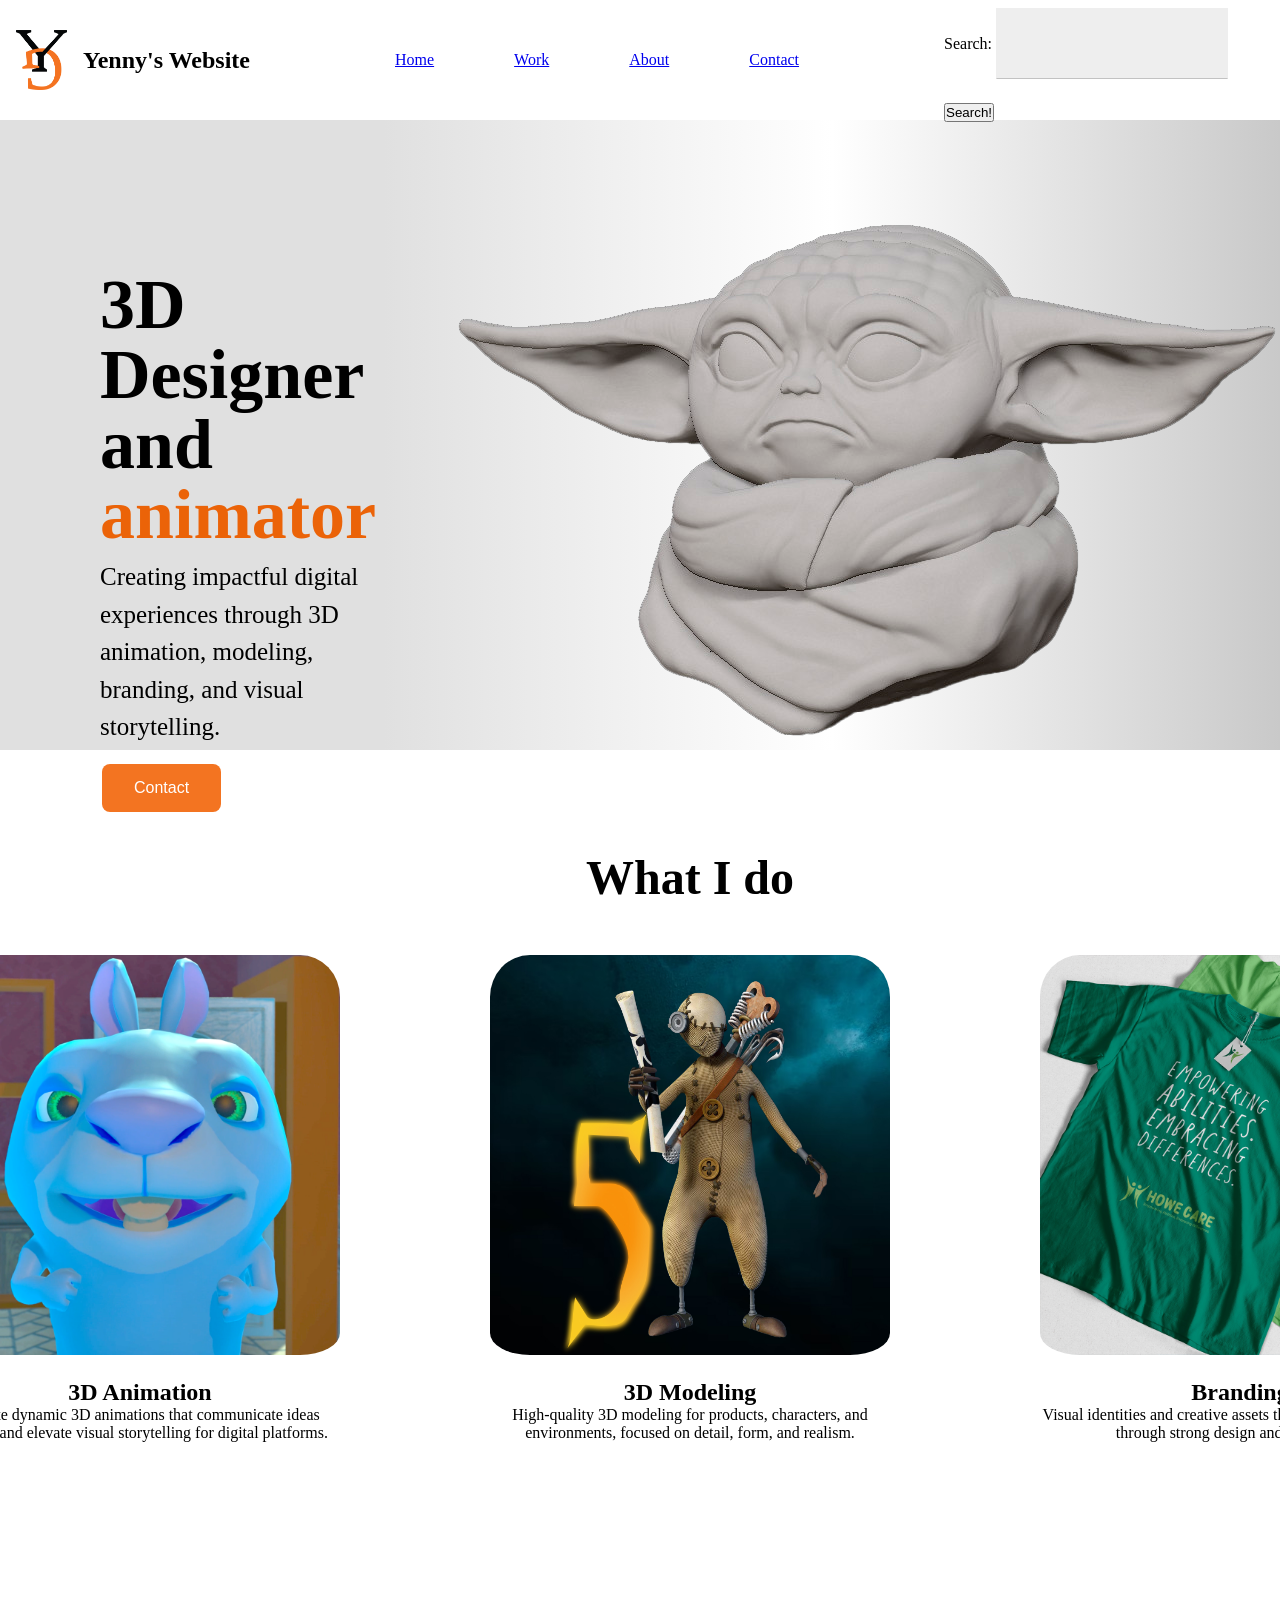
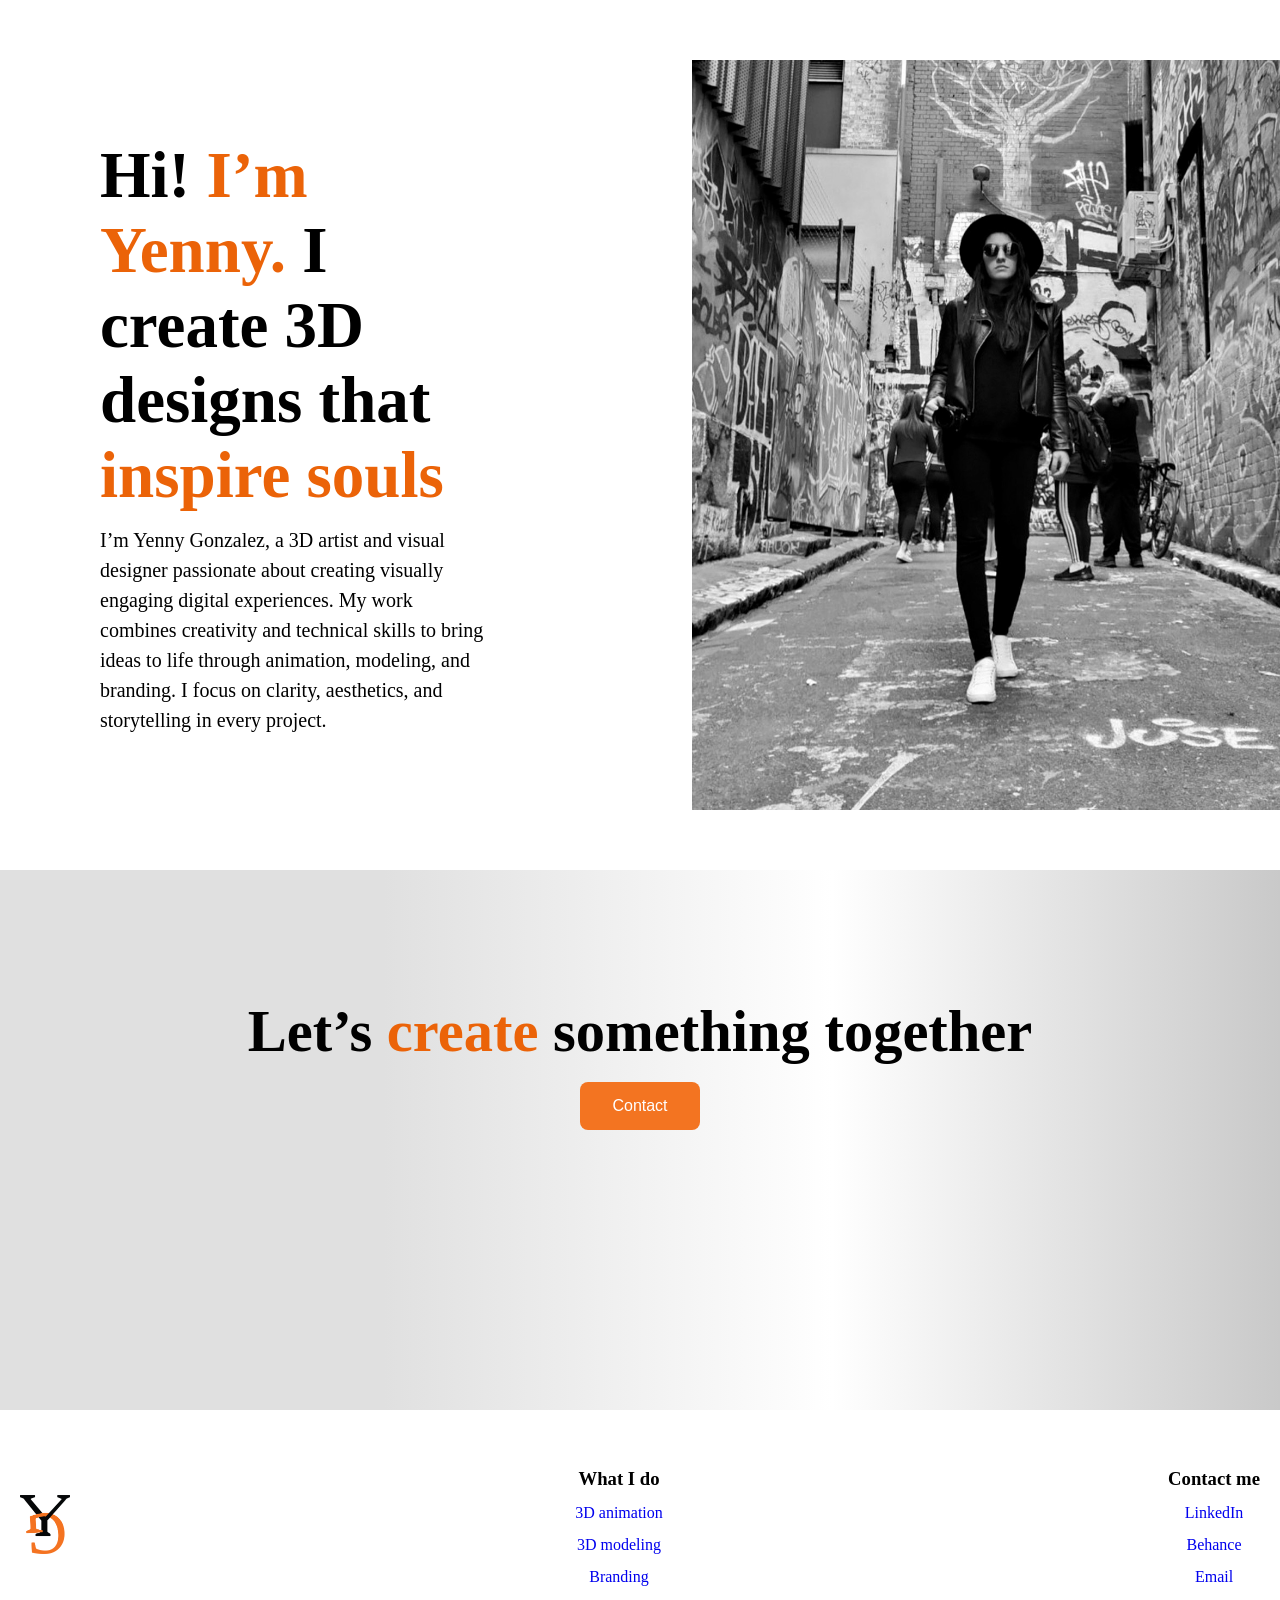
==== src/index.html @ b9001896 "correcting errors" ====
<!DOCTYPE html>
<html lang="en">

<head>
    <meta charset="UTF-8">
    <meta name="viewport" content="width=device-width, initial-scale=1.0">
    <title>Yenny's Website </title>
    <link rel="stylesheet" href="./style.css">

    <link rel="icon" type="image/png" href="./favicon-96x96.png" sizes="96x96" />
    <link rel="icon" type="image/svg+xml" href="/favicon.svg" />
    <link rel="shortcut icon" href="/favicon.ico" />
    <link rel="apple-touch-icon" sizes="180x180" href="/apple-touch-icon.png" />
    <meta name="apple-mobile-web-app-title" content="Yenny's Portfolio" />
    <link rel="manifest" href="/site.webmanifest" />


    <meta property="og:type" content="website">
    <meta property="og:title" content="Yenny's Portfolio">
    <meta property="og:url" content="https://eclectic-unicorn-446f92.netlify.app/">
    <meta property="og:image" content="file:///C:/Users/Yenag/Desktop/Uni/Web%20Dev/favicon/favicon-96x96.png">
    <meta property="og:description" content="Get to know all my work">


</head>

<body>
    <header>
        <section class="sitelogoandtitle">
            <img src="/assets/YGLogo.png" alt="Website logo">
            <h2> Yenny's Website </h2>

        </section>

        <nav class="headernavbar">
            <a id="nav-active" href="./index.html">Home</a>
            <a href="./index.html">Work</a>
            <a href="./index.html">About</a>
            <a href="./contact.html">Contact</a>
        </nav>
        <div class="headersearchbar">
            <form>
                <label for="headersearch">Search:</label>
                <input type="text" name="headersearch" id="headersearch">
                <button type="submit">Search!</button>
            </form>
        </div>
    </header>
    <main>
        <section id="heroimage">
            <!--Left site-->
            <section class="hero-text">
                <h1>3D Designer and <span style="color:rgb(235, 99, 8)">animator</span></h1>
                <h2>Creating impactful digital experiences through 3D animation, modeling, branding, and visual
                    storytelling.</h2>
                <section id="contact-button">
                    <section id="contact-button">
                        <button>
                            Contact
                        </button>
                    </section>
                </section>

            </section>
            <!--Right site-->
            <section class="hero-image">
                <img src="/assets/BabyYoda.png" alt="Baby Yoda png">
            </section>


        </section>

        <section id="services">
            <section class="services-text">
                <h1> What I do </h1>
            </section>


            <section id="services-container">
                <section class="image-animation">
                    <img src="/assets/3D animation.png" alt="3D Animation" width="400" height="400">
                    <h2>
                        3D Animation
                    </h2>
                    <p class="Body-Content">I create dynamic 3D animations that communicate ideas clearly and elevate
                        visual storytelling for digital platforms.</p>
                </section>
                <section class="image-modeling">
                    <img src="/assets/3D modeling.jpg" alt="3D Modeling" width="400" height="400">
                    <h2> 3D Modeling </h2>
                    <p class="Body-Content">High-quality 3D modeling for products, characters, and environments, focused
                        on detail, form, and realism.</p>
                </section>
                <section class="image-branding">
                    <img src="/assets/Branding.png" alt="Branding" width="400" height="400">
                    <h2>Branding</h2>
                    <p class="Body-content">Visual identities and creative assets that help brands stand out through
                        strong design and consistency.</p>
                </section>
            </section>


        </section>

        <section id="About">
            <!--Left site-->
            <section class="about-text">
                <h1>Hi! <span style="color:rgb(235, 99, 8)">I’m Yenny.</span>
                    I create 3D designs that <span style="color:rgb(235, 99, 8)">inspire souls</span></h1>
                <p class="About-content">I’m Yenny Gonzalez, a 3D artist and visual designer passionate about creating
                    visually engaging digital experiences. My work combines creativity and technical skills to bring
                    ideas to life through animation, modeling, and branding. I focus on clarity, aesthetics, and
                    storytelling in every project.</p>
            </section>

            <!--Right site-->
            <section class="about-image" style="background-image: url(/assets/Yenny.jpg);">
            </section>
        </section>

        <section id="calltoaction">
            <section class="call-to-action">
                <h1>Let’s <span style="color:rgb(235, 99, 8)">create</span> something together</h1>
                <section id="contact-button">
                        <button>
                            Contact
                        </button>
                    </section>
            </section>
        </section>





    </main>
    <footer class="footer-container">
            <section class="footer-column">
                <img src="/assets/YGLogo.png" alt="Website Logo" width="50px">
            </section>
            <section class="services-links">
                <h3>What I do</h3>
                <ul>
                    <p><a href="/src/index.html" style="text-decoration: none;">3D animation</a></p>
                    <p><a href="/src/index.html" style="text-decoration: none;">3D modeling</a></p>
                    <p><a href="/src/index.html" style="text-decoration: none;">Branding</a></p>
                </ul>
            </section>
            <section class="Contact">
                <h3>Contact me</h3>
                <ul>
                    <p><a href="/src/index.html" style="text-decoration: none;">LinkedIn</a></p>
                    <p><a href="/src/index.html" style="text-decoration: none;">Behance</a></p>
                    <p><a href="/src/index.html" style="text-decoration: none;">Email</a></p>
                </ul>
            </section>
    </footer>
</body>

</html>
---- src/style.css ----
* {

    margin: 0;

    padding: 0;

}

header {

    display: flex;
    justify-content: space-between;
    height: 7.5rem;
    box-shadow: 10px 10px 5px grey;


}

header>section,
header>nav {
    height: 100%;
    display: flex;
    flex-direction: row;
    justify-content: center;
    align-items: center;
}


section.sitelogoandtitle>img {
    height: 50%;
    padding: 1em;
}


nav {
    gap: 80px;
}


section.headersearchbar {

    margin-right: 3%;
}

nav>a:hover,
nav-active {
    background-color: rgb(255, 115, 0);
    text-decoration: none;
}

section#heroimage {
    display: flex;
    width: 100%;
    height: 70dvh;
    background-image: linear-gradient(to right, rgb(224, 224, 224) 30%, rgb(255, 255, 255), rgb(201, 201, 201));
}

section#heroimage .hero-image {
    background-size: cover;
    max-height: 100px;
}

section#heroimage .hero-text {
    flex-direction: row;
    align-items: center;
    line-height: 1;
    margin-left: 100px;
    margin-top: 150px;
    width: 50%;
}

section#heroimage .hero-text h1 {
    font-size: 70px;
    max-width: 600px;
    margin-bottom: 3%;
}

section#heroimage .hero-text h2 {
    font-size: 25px;
    font-weight: normal;
    margin-bottom: 5%;
    line-height: 1.5;
    max-width: 600px;
}

section#heroimage button {
    background-color: #f37421;
    border: none;
    color: white;
    padding: 15px 32px;
    text-align: center;
    text-decoration: none;
    display: inline-block;
    font-size: 16px;
    margin: 4px 2px;
    cursor: pointer;
    border-radius: 8px;
}


section#services {
    width: 100%;
    height: 90dvh;
    display: flex;
    flex-direction: column;
    text-align: center;
    margin: 50px;
}

section#services .services-text h1 {
    font-size: 48px;
    padding-top: 50px;
}

#services-container {
    width: 100%;
    display: flex;
    flex-direction: row;
    gap: 150px;
    justify-content: center;
    padding-top: 50px;
    padding-bottom: 50%;
}

#services-container img {
    border-radius: 10%;
    padding-bottom: 5%;
}

.p.body-content {
    max-width: 200px;
    padding: 30px;
}

section#About {
    display: flex;
    flex-direction: row;
    width: 100%;
    height: 90dvh;
    gap: 200px;
}

section#About .about-image {
    flex-direction: column;
    width: 60%;
    height: 750px;
    background-image: url(Yenny.jpg);
    background-size: cover;
    background-position: center;
}

section#About .about-text {
    width: 40%;
    flex-direction: column;
    margin-left: 100px;
}

section#About .about-text h1 {
    font-size: 65px;
    max-width: 600px;
    margin-bottom: 3%;
    margin-top: 20%;
}

section#About .about-text p {
    font-size: 20px;
    font-weight: normal;
    margin-bottom: 5%;
    line-height: 1.5;
    max-width: 600px;
}

section#calltoaction{
    display: flex;
    width: 100%;
    height: 60dvh;
    background-image: linear-gradient(to right, rgb(224, 224, 224) 30%, rgb(255, 255, 255), rgb(201, 201, 201));

}

.call-to-action {
    width: 100%;
    font-size: 50px;
    text-align: center;
    margin: 10% 10%;
}

.call-to-action button {
    background-color: #f37421;
    border: none;
    color: white;
    padding: 15px 32px;
    text-align: center;
    text-decoration: none;
    display: inline-block;
    font-size: 16px;
    margin: 4px 2px;
    cursor: pointer;
    border-radius: 8px;
}

.footer-container {
    display: flex;
    flex-direction: row;
    justify-content: center;
    align-items: center;
    justify-content: space-between;
    margin: 50px 20px;

.p{
    line-height: 1.5;

}
}


.services-links{
    line-height: 2;
    text-align: center;
}

.Contact{
    line-height: 2;
    text-align: center;
}





section#contactform{
    display: flex;
    width: 100%;
    height: 200dvh;
background-color: rgb(238, 238, 238);
}

.contact-form {
    width: 100%;
    font-size: 50px;
    text-align: center;
    margin: 10%;
}

.contact-form .formsubmit {
    font-size: 30px;
    margin-top: 100px;
    text-align: left;
}

.contact-form input {
    background-color: #f37421;
    border: none;
    color: white;
    padding: 15px 32px;
    text-align: center;
    text-decoration: none;
    display: inline-block;
    font-size: 16px;
    margin: 4px 2px;
    cursor: pointer;
    border-radius: 8px;
}

input[type=text], select, textarea {
  width: 60%;
  padding: 12px;
  background-color: #eeeeee;
  border: 1px solid #eeeeee;
  border-bottom: 1px solid #c2c2c2;
 margin-top: .5rem;
    margin-bottom: 1.5rem;
    padding-top: 1.6rem;
    padding-bottom: 1.6rem;
    padding-left: 1rem;
    font-size: 1rem;
  resize: vertical;


}
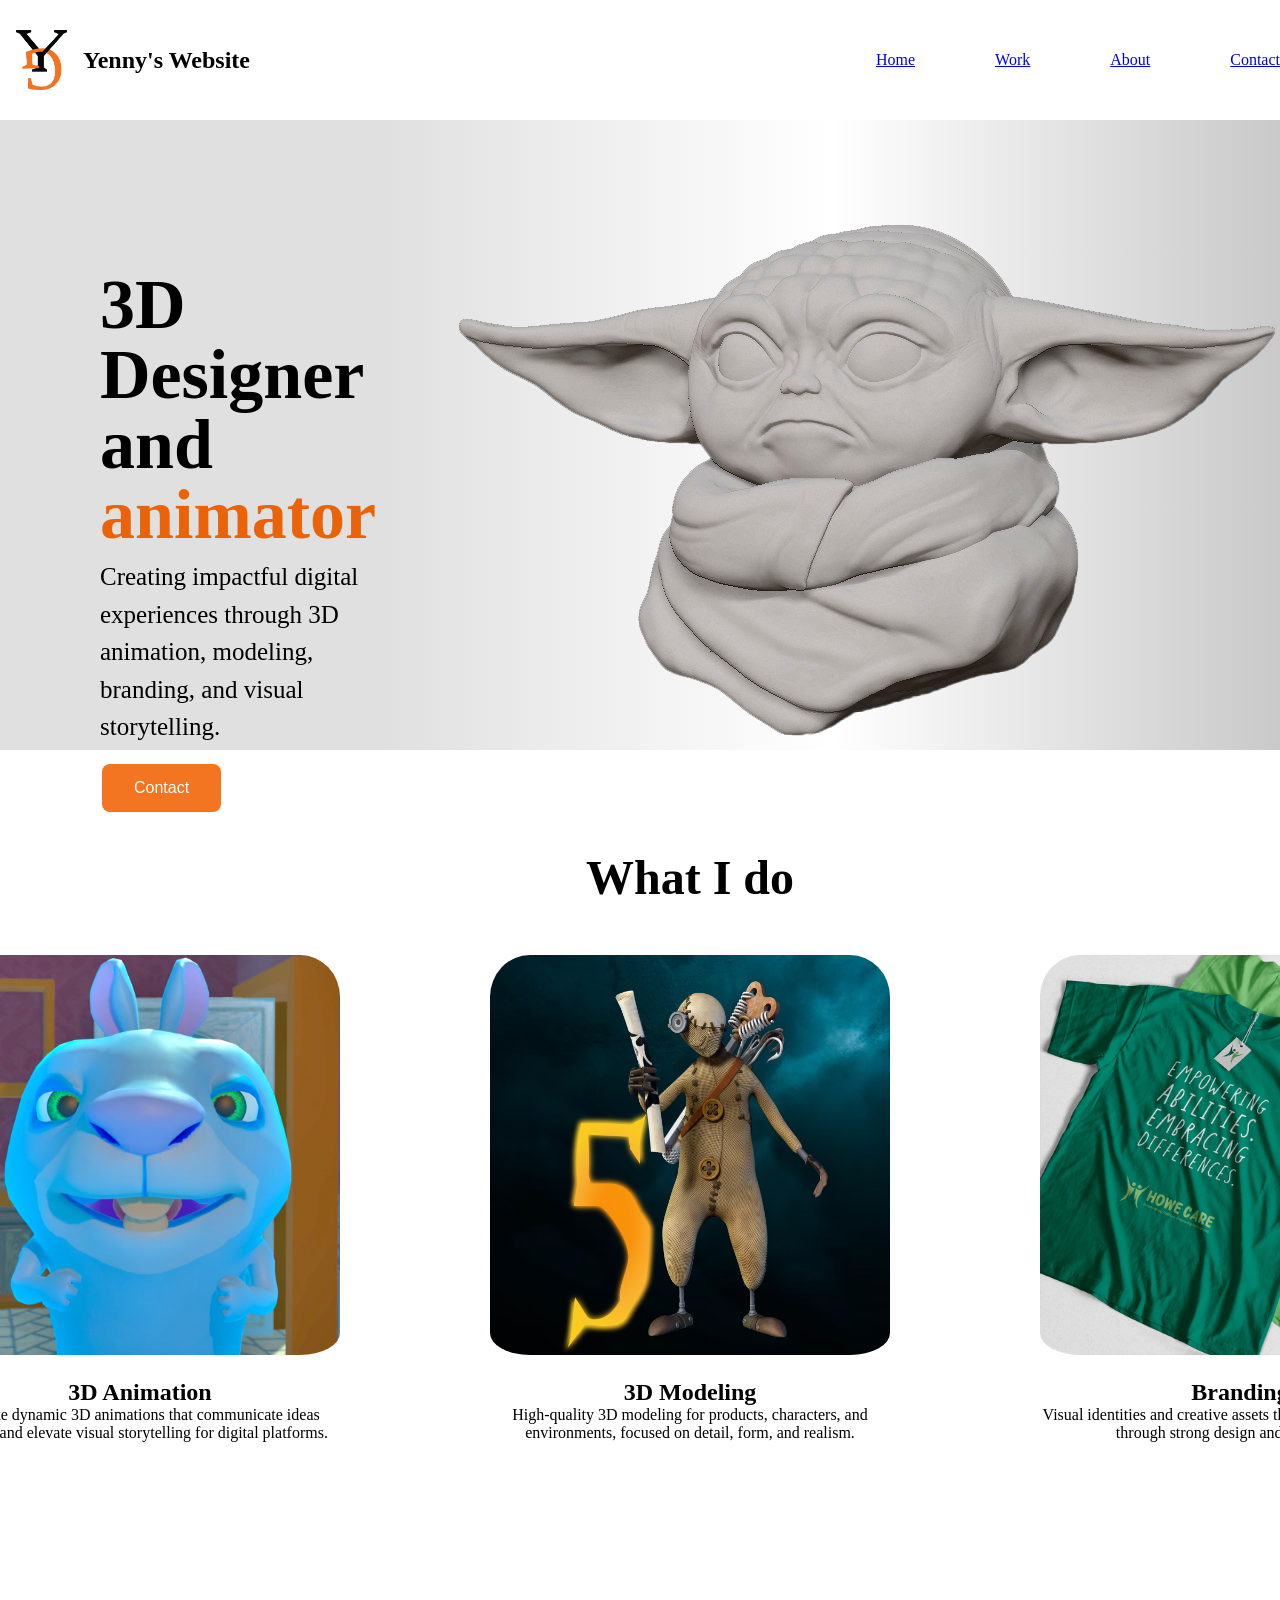
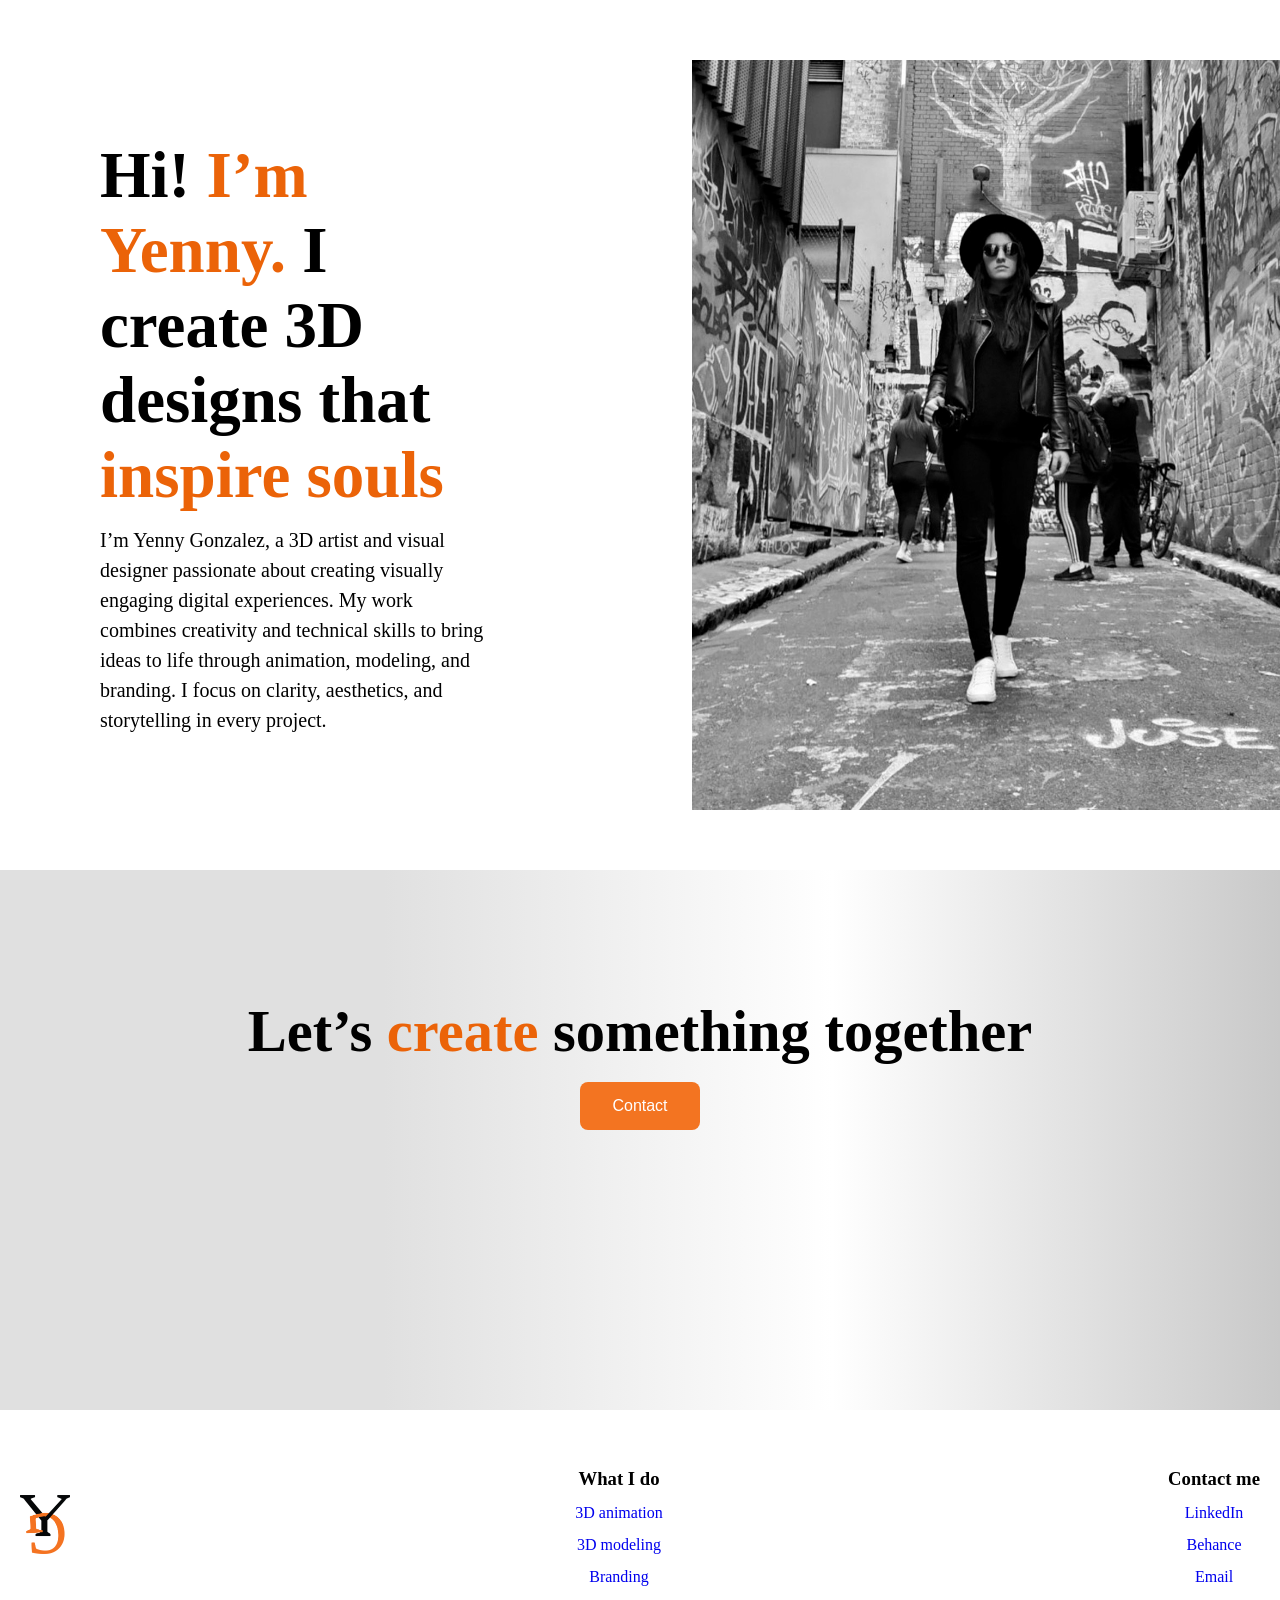
==== commit b6372440: "more corrections" ====
--- a/src/index.html
+++ b/src/index.html
@@ -38,13 +38,6 @@
             <a href="./index.html">About</a>
             <a href="./contact.html">Contact</a>
         </nav>
-        <div class="headersearchbar">
-            <form>
-                <label for="headersearch">Search:</label>
-                <input type="text" name="headersearch" id="headersearch">
-                <button type="submit">Search!</button>
-            </form>
-        </div>
     </header>
     <main>
         <section id="heroimage">
@@ -78,7 +71,7 @@
 
             <section id="services-container">
                 <section class="image-animation">
-                    <img src="/assets/3D animation.png" alt="3D Animation" width="400" height="400">
+                    <img src="/assets/3Danimation.png" alt="3D Animation" width="400" height="400">
                     <h2>
                         3D Animation
                     </h2>
@@ -86,7 +79,7 @@
                         visual storytelling for digital platforms.</p>
                 </section>
                 <section class="image-modeling">
-                    <img src="/assets/3D modeling.jpg" alt="3D Modeling" width="400" height="400">
+                    <img src="/assets/3Dmodeling.jpg" alt="3D Modeling" width="400" height="400">
                     <h2> 3D Modeling </h2>
                     <p class="Body-Content">High-quality 3D modeling for products, characters, and environments, focused
                         on detail, form, and realism.</p>
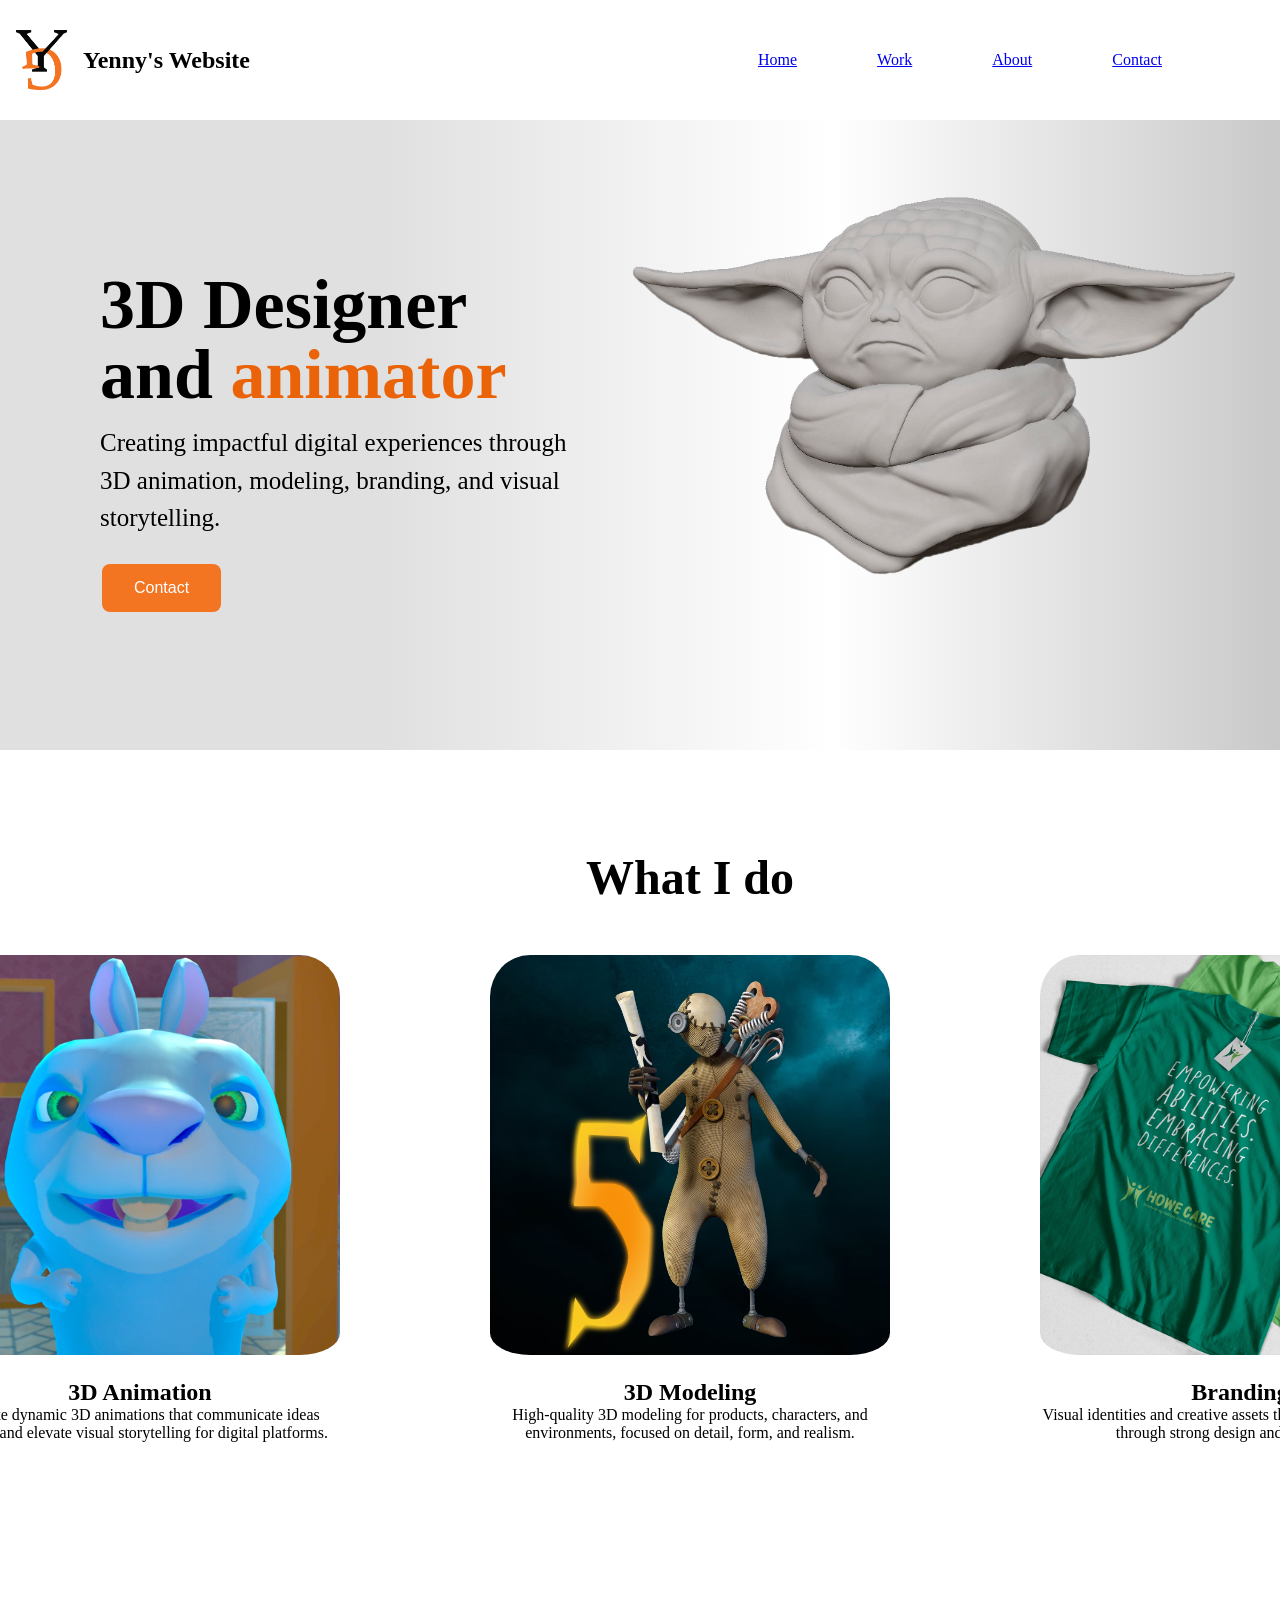
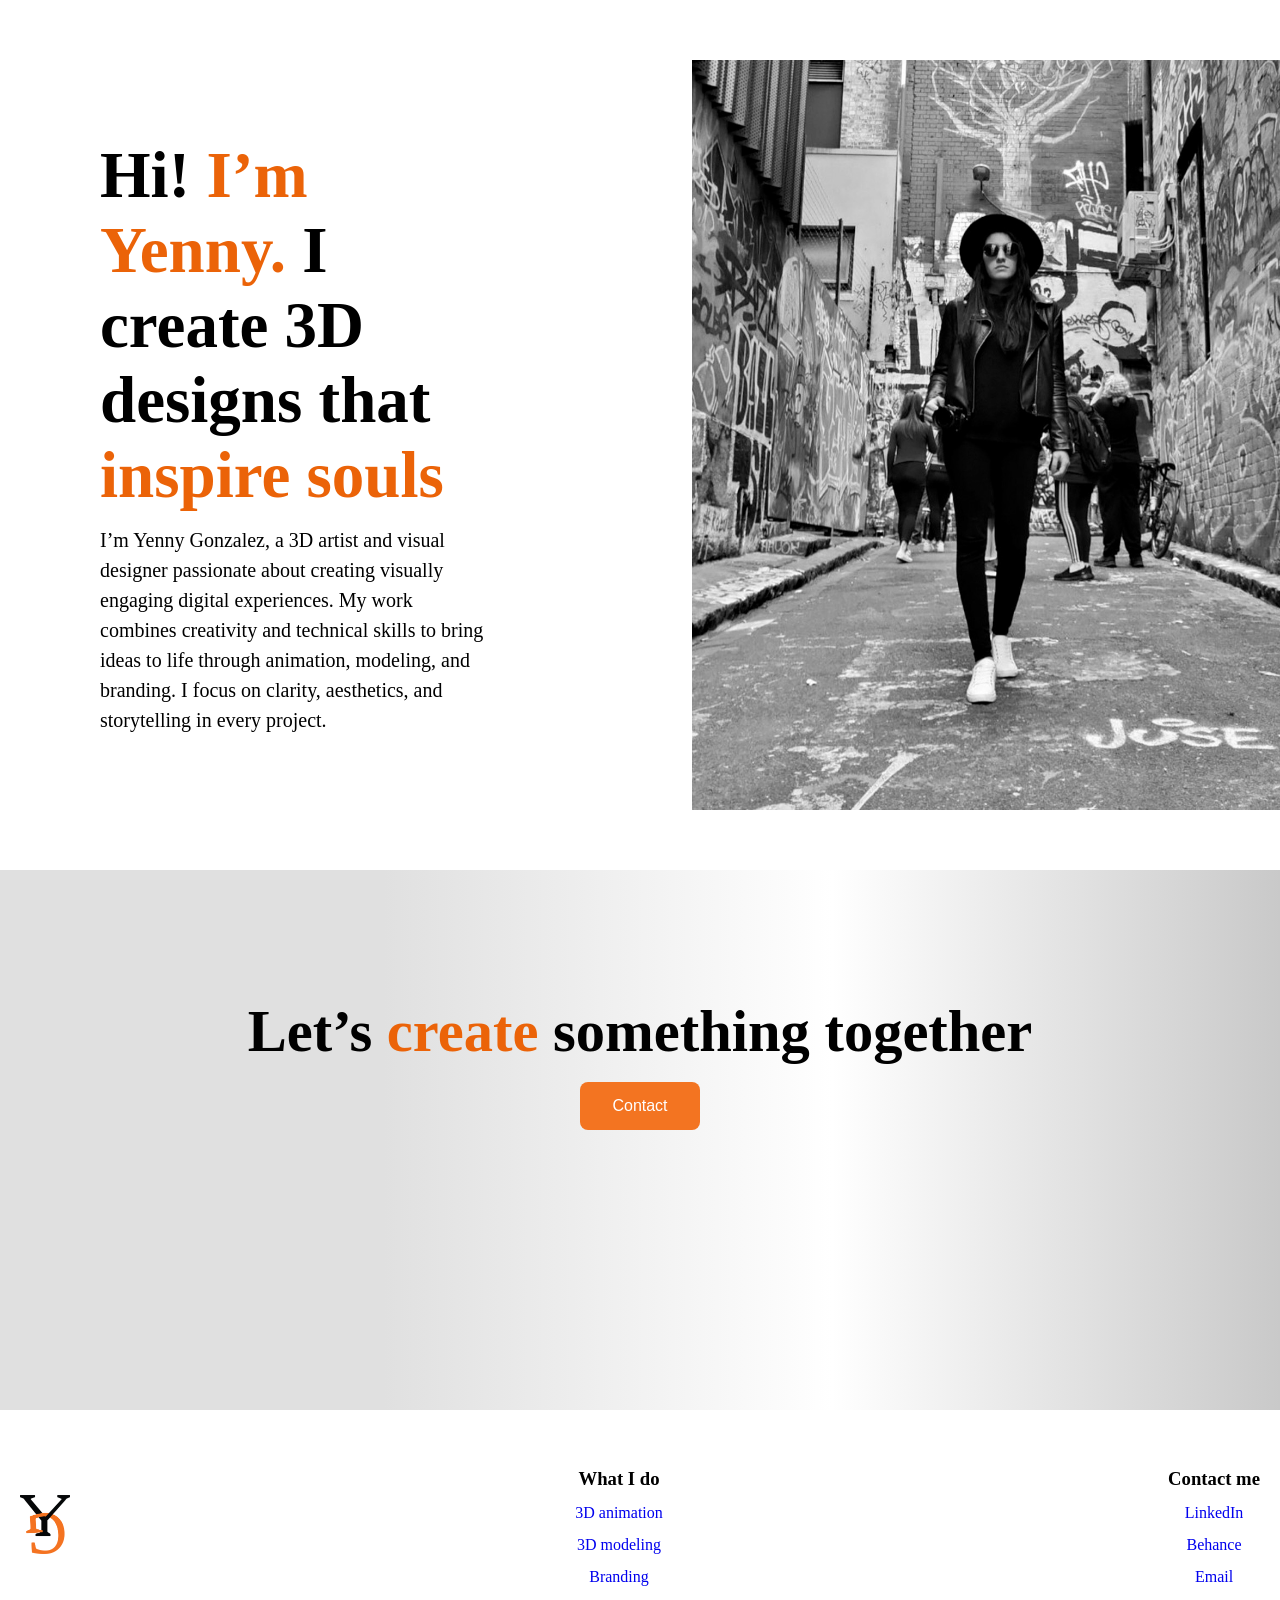
==== commit 2bf26512: "Hero responsive" ====
--- a/src/index.html
+++ b/src/index.html
@@ -27,7 +27,7 @@
 <body>
     <header>
         <section class="sitelogoandtitle">
-            <img src="/assets/YGLogo.png" alt="Website logo">
+            <img src="./assets/YGLogo.png" alt="Website logo">
             <h2> Yenny's Website </h2>
 
         </section>
@@ -57,7 +57,7 @@
             </section>
             <!--Right site-->
             <section class="hero-image">
-                <img src="/assets/BabyYoda.png" alt="Baby Yoda png">
+                <img src="./assets/BabyYoda.png" alt="Baby Yoda png" width="100%">
             </section>
 
 
@@ -71,7 +71,7 @@
 
             <section id="services-container">
                 <section class="image-animation">
-                    <img src="/assets/3Danimation.png" alt="3D Animation" width="400" height="400">
+                    <img src="./assets/3Danimation.png" alt="3D Animation" width="400" height="400">
                     <h2>
                         3D Animation
                     </h2>
@@ -79,13 +79,13 @@
                         visual storytelling for digital platforms.</p>
                 </section>
                 <section class="image-modeling">
-                    <img src="/assets/3Dmodeling.jpg" alt="3D Modeling" width="400" height="400">
+                    <img src="./assets/3Dmodeling.jpg" alt="3D Modeling" width="400" height="400">
                     <h2> 3D Modeling </h2>
                     <p class="Body-Content">High-quality 3D modeling for products, characters, and environments, focused
                         on detail, form, and realism.</p>
                 </section>
                 <section class="image-branding">
-                    <img src="/assets/Branding.png" alt="Branding" width="400" height="400">
+                    <img src="./assets/Branding.png" alt="Branding" width="400" height="400">
                     <h2>Branding</h2>
                     <p class="Body-content">Visual identities and creative assets that help brands stand out through
                         strong design and consistency.</p>
@@ -107,7 +107,7 @@
             </section>
 
             <!--Right site-->
-            <section class="about-image" style="background-image: url(/assets/Yenny.jpg);">
+            <section class="about-image" style="background-image: url(./assets/Yenny.jpg);">
             </section>
         </section>
 
@@ -129,7 +129,7 @@
     </main>
     <footer class="footer-container">
             <section class="footer-column">
-                <img src="/assets/YGLogo.png" alt="Website Logo" width="50px">
+                <img src="./assets/YGLogo.png" alt="Website Logo" width="50px">
             </section>
             <section class="services-links">
                 <h3>What I do</h3>
--- a/src/style.css
+++ b/src/style.css
@@ -1,3 +1,5 @@
+/* Mobile-first CSS overhaul!*/
+
 * {
 
     margin: 0;
@@ -12,6 +14,7 @@
     justify-content: space-between;
     height: 7.5rem;
     box-shadow: 10px 10px 5px grey;
+    flex-wrap: wrap;
 
 
 }
@@ -36,11 +39,6 @@
     gap: 80px;
 }
 
-
-section.headersearchbar {
-
-    margin-right: 3%;
-}
 
 nav>a:hover,
 nav-active {
@@ -50,6 +48,7 @@
 
 section#heroimage {
     display: flex;
+    flex-direction: row;
     width: 100%;
     height: 70dvh;
     background-image: linear-gradient(to right, rgb(224, 224, 224) 30%, rgb(255, 255, 255), rgb(201, 201, 201));
@@ -67,6 +66,7 @@
     margin-left: 100px;
     margin-top: 150px;
     width: 50%;
+    text-align: left;
 }
 
 section#heroimage .hero-text h1 {
@@ -209,7 +209,6 @@
 
 .p{
     line-height: 1.5;
-
 }
 }
 
@@ -277,4 +276,87 @@
   resize: vertical;
 
 
-}+}
+
+/*Landscape phones and portrait tablets*/
+@media screen and (max-width: 600px) {
+
+      header>section,
+header>nav {
+    height: 50%;
+    width: 100%;
+    margin-top: 5px;
+
+}
+
+section.sitelogoandtitle>img {
+    height: 70%;
+    align-items: center;
+    
+}
+
+nav {
+    gap: 40px;
+    width: 100%;
+}
+
+section#heroimage {
+    display: flex;
+    flex-direction: column;
+    width: 100%;
+    height: 70dvh;
+    background-image: linear-gradient(to right, rgb(224, 224, 224) 30%, rgb(255, 255, 255), rgb(201, 201, 201));
+}
+
+section#heroimage .hero-image {
+   width: 100%;
+    height: 50%;
+    background-size: cover;
+}
+
+section#heroimage .hero-text {
+    align-items: center;
+    line-height: 1;
+    margin-left: 10px;
+    margin-right: 20px;
+    margin-top: 10px;
+    width: 100%;
+    text-align: center;
+}
+
+section#heroimage .hero-text h1 {
+    font-size: 50px;
+    max-width:350px;
+    margin-bottom: 3%;
+    margin-top: 3%;
+}
+
+section#heroimage .hero-text h2 {
+    font-size: 20px;
+    font-weight: normal;
+    margin-bottom: 5%;
+    line-height: 1.5;
+    max-width: 350px;
+}
+
+}
+
+
+
+
+
+
+/*Desktop/Laptop/etc - Large screens*/
+@media screen and (min-width: 1200px) {
+    
+  nav {
+    gap: 80px;
+    width: 50%;
+}
+
+section#heroimage {
+    width: 100%;
+    height: 70dvh;
+    background-image: linear-gradient(to right, rgb(224, 224, 224) 30%, rgb(255, 255, 255), rgb(201, 201, 201));
+}
+}
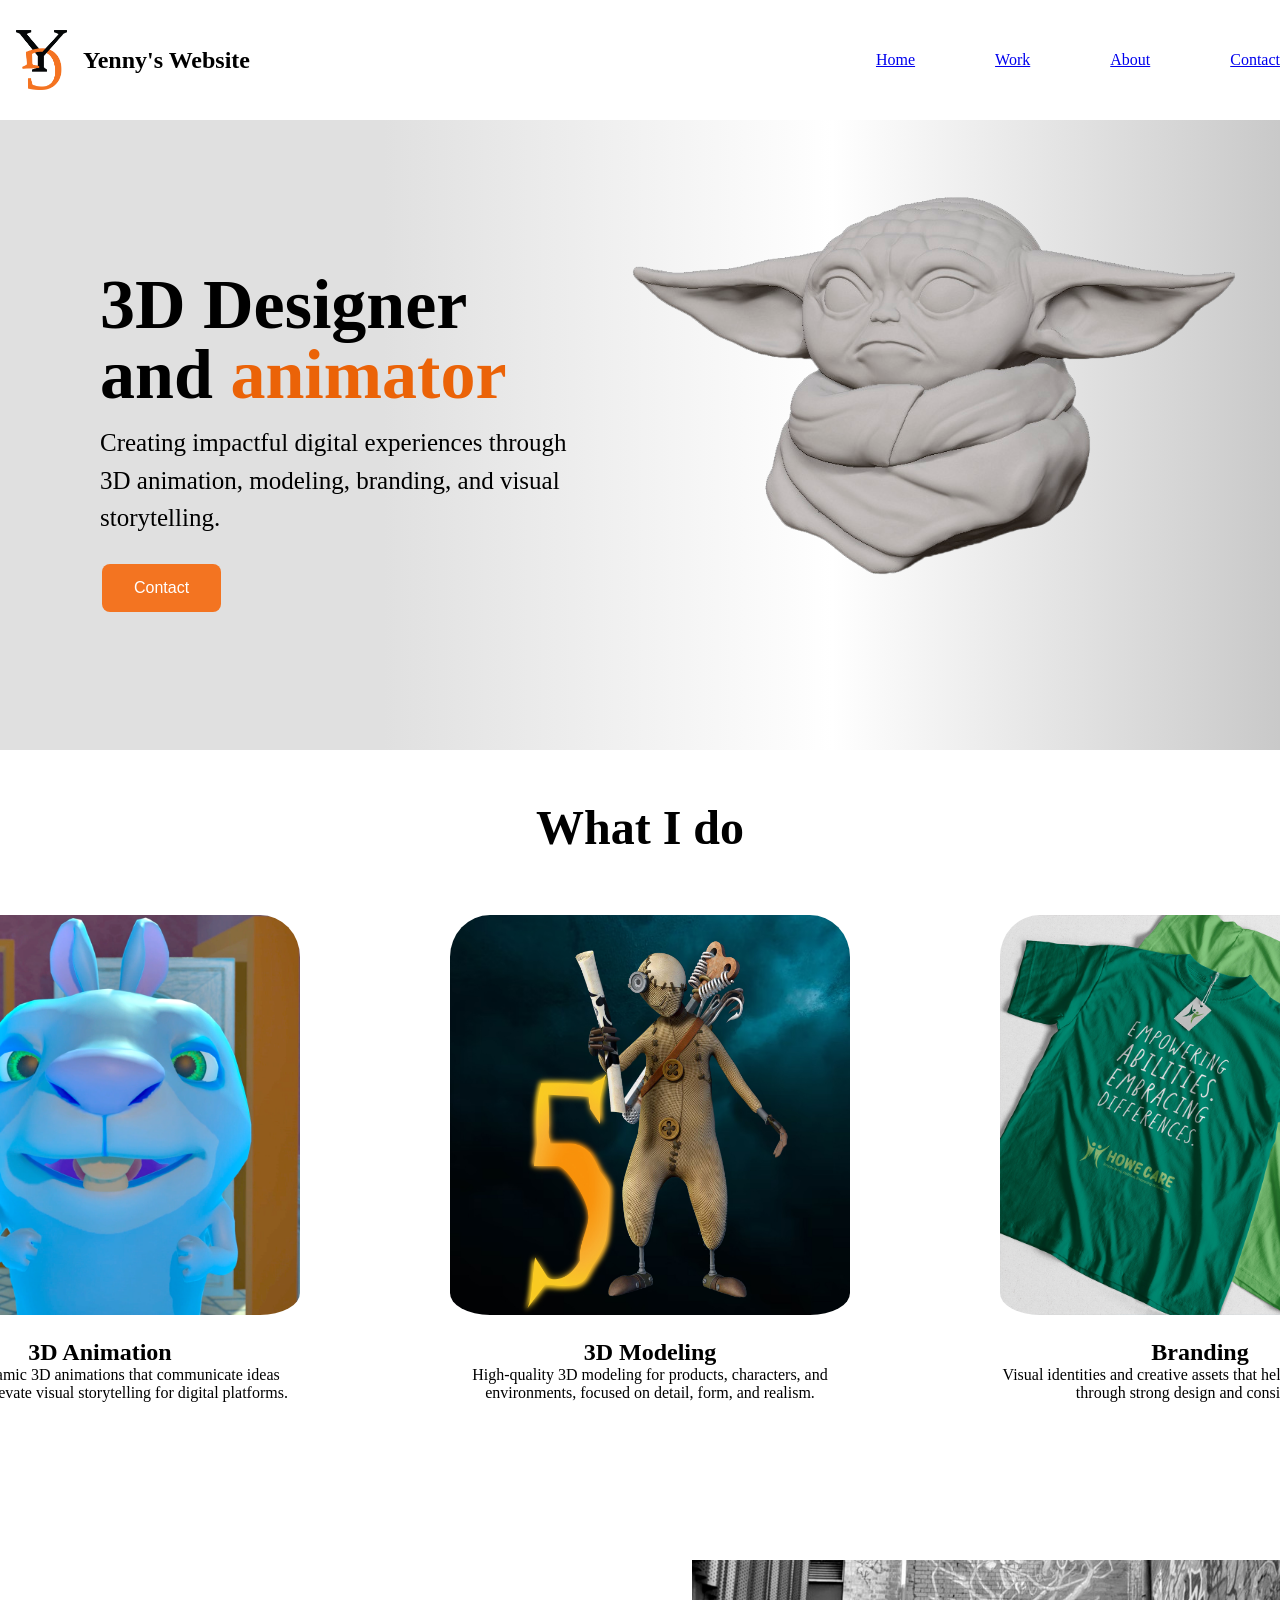
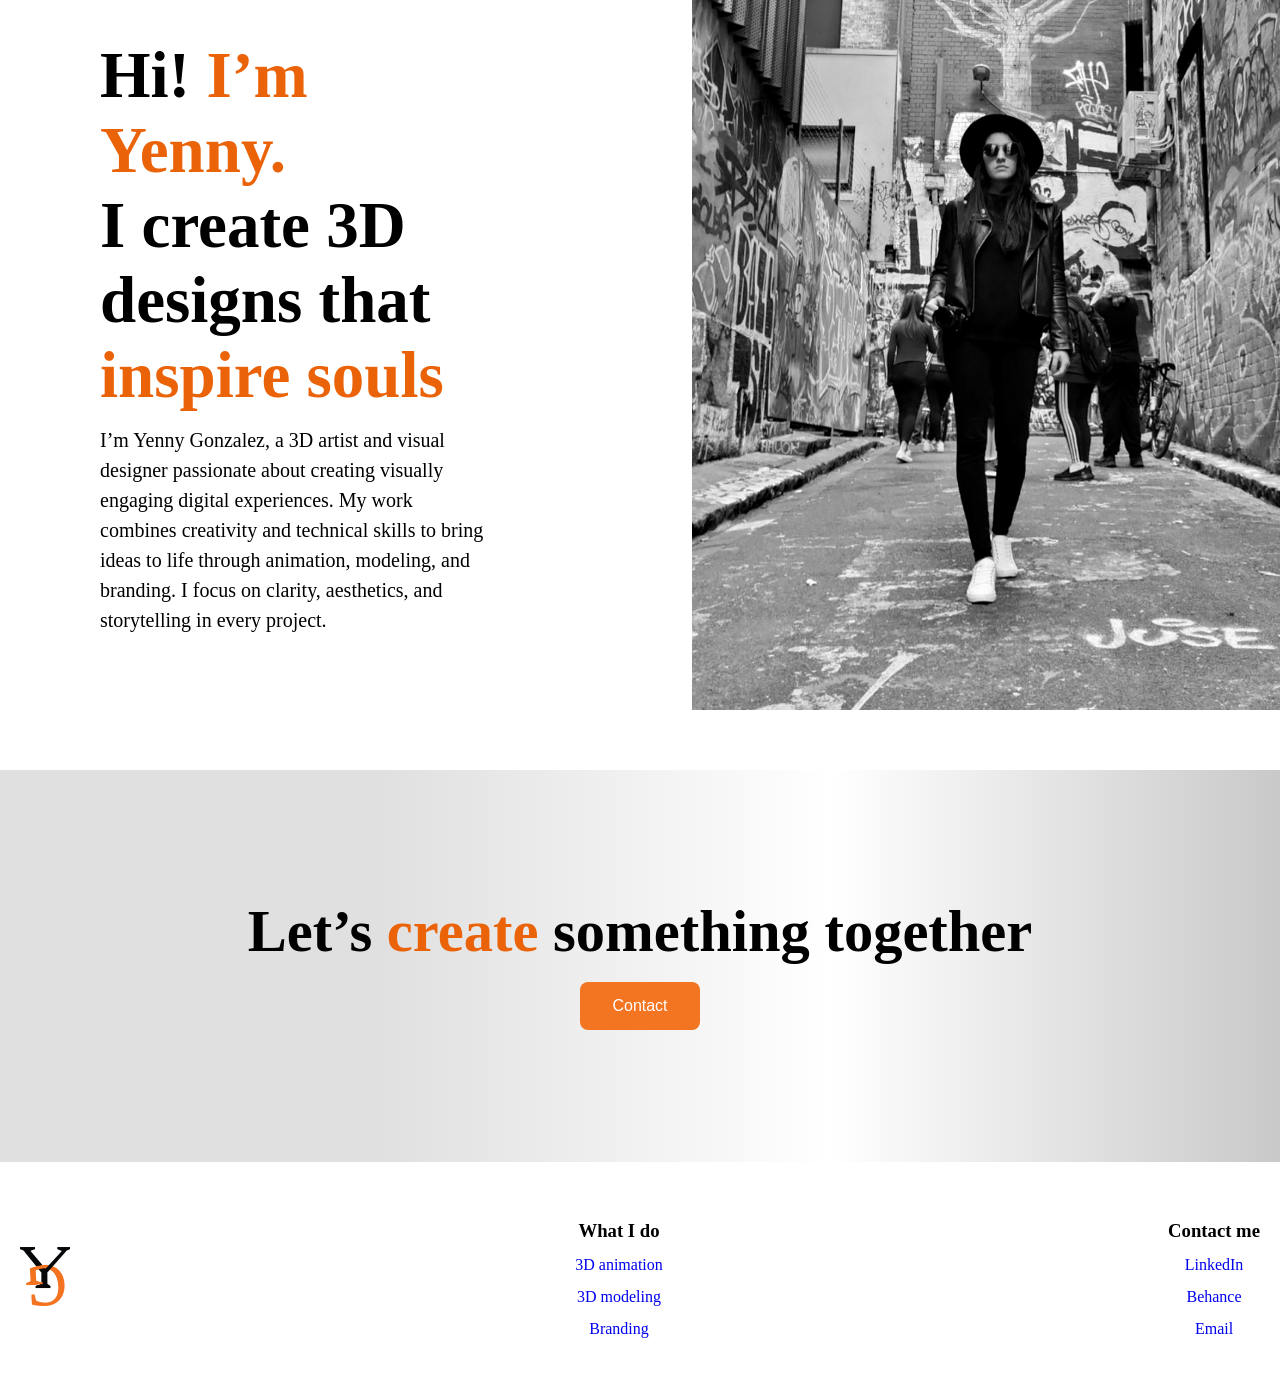
==== commit 4d05cf8b: "Web_Home" ====
--- a/src/index.html
+++ b/src/index.html
@@ -87,7 +87,7 @@
                 <section class="image-branding">
                     <img src="./assets/Branding.png" alt="Branding" width="400" height="400">
                     <h2>Branding</h2>
-                    <p class="Body-content">Visual identities and creative assets that help brands stand out through
+                    <p class="Body-Content">Visual identities and creative assets that help brands stand out through
                         strong design and consistency.</p>
                 </section>
             </section>
@@ -98,7 +98,7 @@
         <section id="About">
             <!--Left site-->
             <section class="about-text">
-                <h1>Hi! <span style="color:rgb(235, 99, 8)">I’m Yenny.</span>
+                <h1>Hi! <span style="color:rgb(235, 99, 8)">I’m Yenny.</span><br>
                     I create 3D designs that <span style="color:rgb(235, 99, 8)">inspire souls</span></h1>
                 <p class="About-content">I’m Yenny Gonzalez, a 3D artist and visual designer passionate about creating
                     visually engaging digital experiences. My work combines creativity and technical skills to bring
--- a/src/style.css
+++ b/src/style.css
@@ -52,6 +52,7 @@
     width: 100%;
     height: 70dvh;
     background-image: linear-gradient(to right, rgb(224, 224, 224) 30%, rgb(255, 255, 255), rgb(201, 201, 201));
+    overflow: hidden;
 }
 
 section#heroimage .hero-image {
@@ -104,7 +105,6 @@
     display: flex;
     flex-direction: column;
     text-align: center;
-    margin: 50px;
 }
 
 section#services .services-text h1 {
@@ -119,7 +119,7 @@
     gap: 150px;
     justify-content: center;
     padding-top: 50px;
-    padding-bottom: 50%;
+    margin: 10px 10px;
 }
 
 #services-container img {
@@ -173,7 +173,6 @@
 section#calltoaction{
     display: flex;
     width: 100%;
-    height: 60dvh;
     background-image: linear-gradient(to right, rgb(224, 224, 224) 30%, rgb(255, 255, 255), rgb(201, 201, 201));
 
 }
@@ -278,8 +277,10 @@
 
 }
 
+
+
 /*Landscape phones and portrait tablets*/
-@media screen and (max-width: 600px) {
+@media screen and (max-width: 600px) { 
 
       header>section,
 header>nav {
@@ -339,15 +340,101 @@
     max-width: 350px;
 }
 
-}
-
-
-
-
+section#services {
+    width: 100%;
+    height: 160dvh;
+    text-align: center;
+}
+
+#services-container {
+    width: 100%;
+    display: flex;
+    flex-direction: column;
+    overflow: hidden;
+    gap: 30px;
+    padding-bottom: 2px;
+    img { width: 250px;
+     height: 250px;}
+
+     .p.body-content {
+    max-width: 10px;
+    padding: 30px;
+}
+
+}
+
+section#services .services-text h1 {
+    font-size: 50px;
+    padding-top: 10px;
+    padding-bottom: 10px;
+    align-items: center;
+}
+
+#services-container {
+    width: 100%;
+    display: flex;
+    flex-direction: column;
+    justify-content: center;
+    margin: 10px 10px;
+}
+
+#services-container img {
+    border-radius: 10%;
+    padding-bottom: 5%;
+}
+
+p.Body-Content {
+    max-width: 400px;
+    padding: 30px;
+    font-size: 20px;
+}
+
+section#About {
+    display: flex;
+    flex-direction: column;
+    width: 100%;
+    height: 150dvh;
+    margin: 10px 10px;
+    gap: 10px;
+}
+
+section#About .about-text {
+    width: 100%;
+    flex-direction: column;
+    margin-left: 0px;
+    text-align: center;
+
+}
+
+section#About .about-text h1 {
+    font-size: 50px;
+    margin-bottom: 3%;
+    margin-top: 20%;
+}
+
+section#About .about-text p {
+    font-size: 20px;
+    font-weight: normal;
+    line-height: 1.2;
+    text-align: justify;
+}
+
+section#About .about-image {
+    width: 100%;
+}
+
+section#calltoaction{
+  margin: 10px 10px;
+}
+.call-to-action {
+    width: 100%;
+    font-size: 25px;
+    text-align: center;
+}
 
 
 /*Desktop/Laptop/etc - Large screens*/
-@media screen and (min-width: 1200px) {
+@media screen and (min-width: 1200px){
     
   nav {
     gap: 80px;
@@ -360,3 +447,9 @@
     background-image: linear-gradient(to right, rgb(224, 224, 224) 30%, rgb(255, 255, 255), rgb(201, 201, 201));
 }
 }
+}
+
+
+
+
+
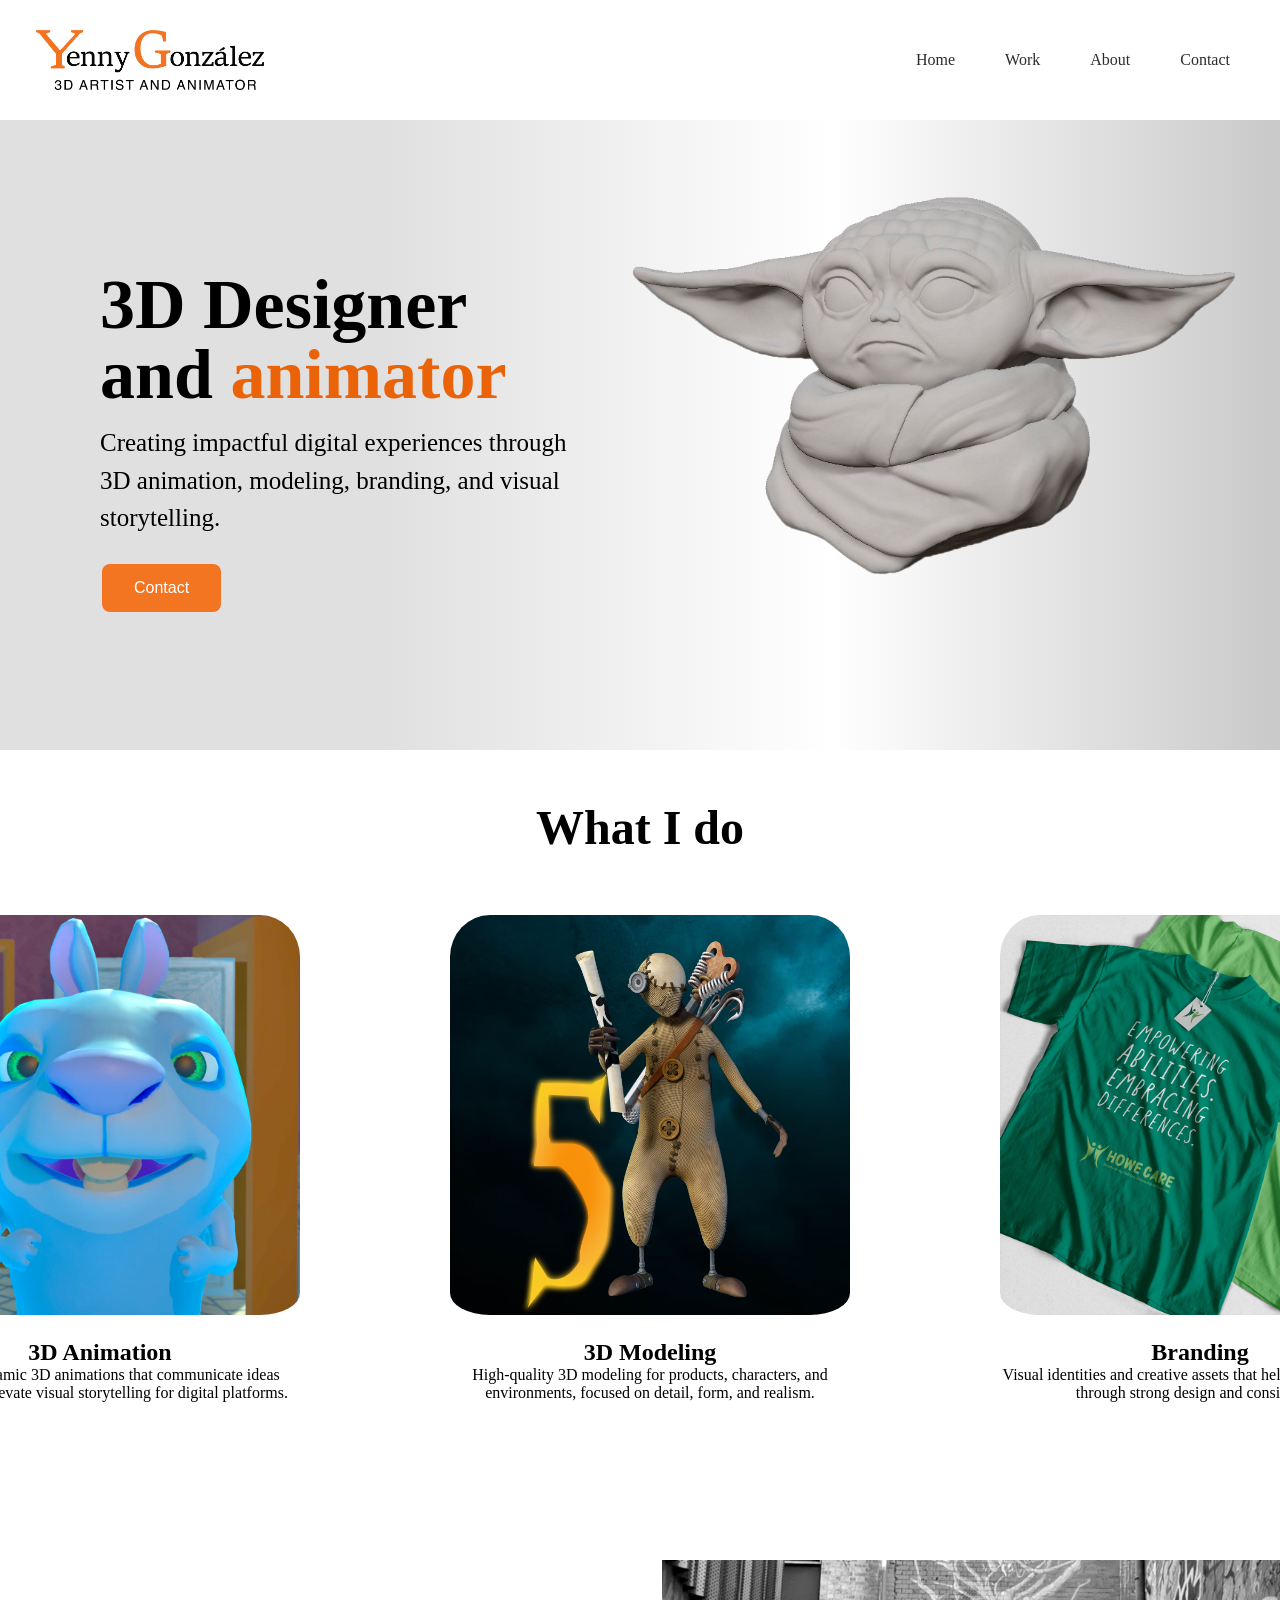
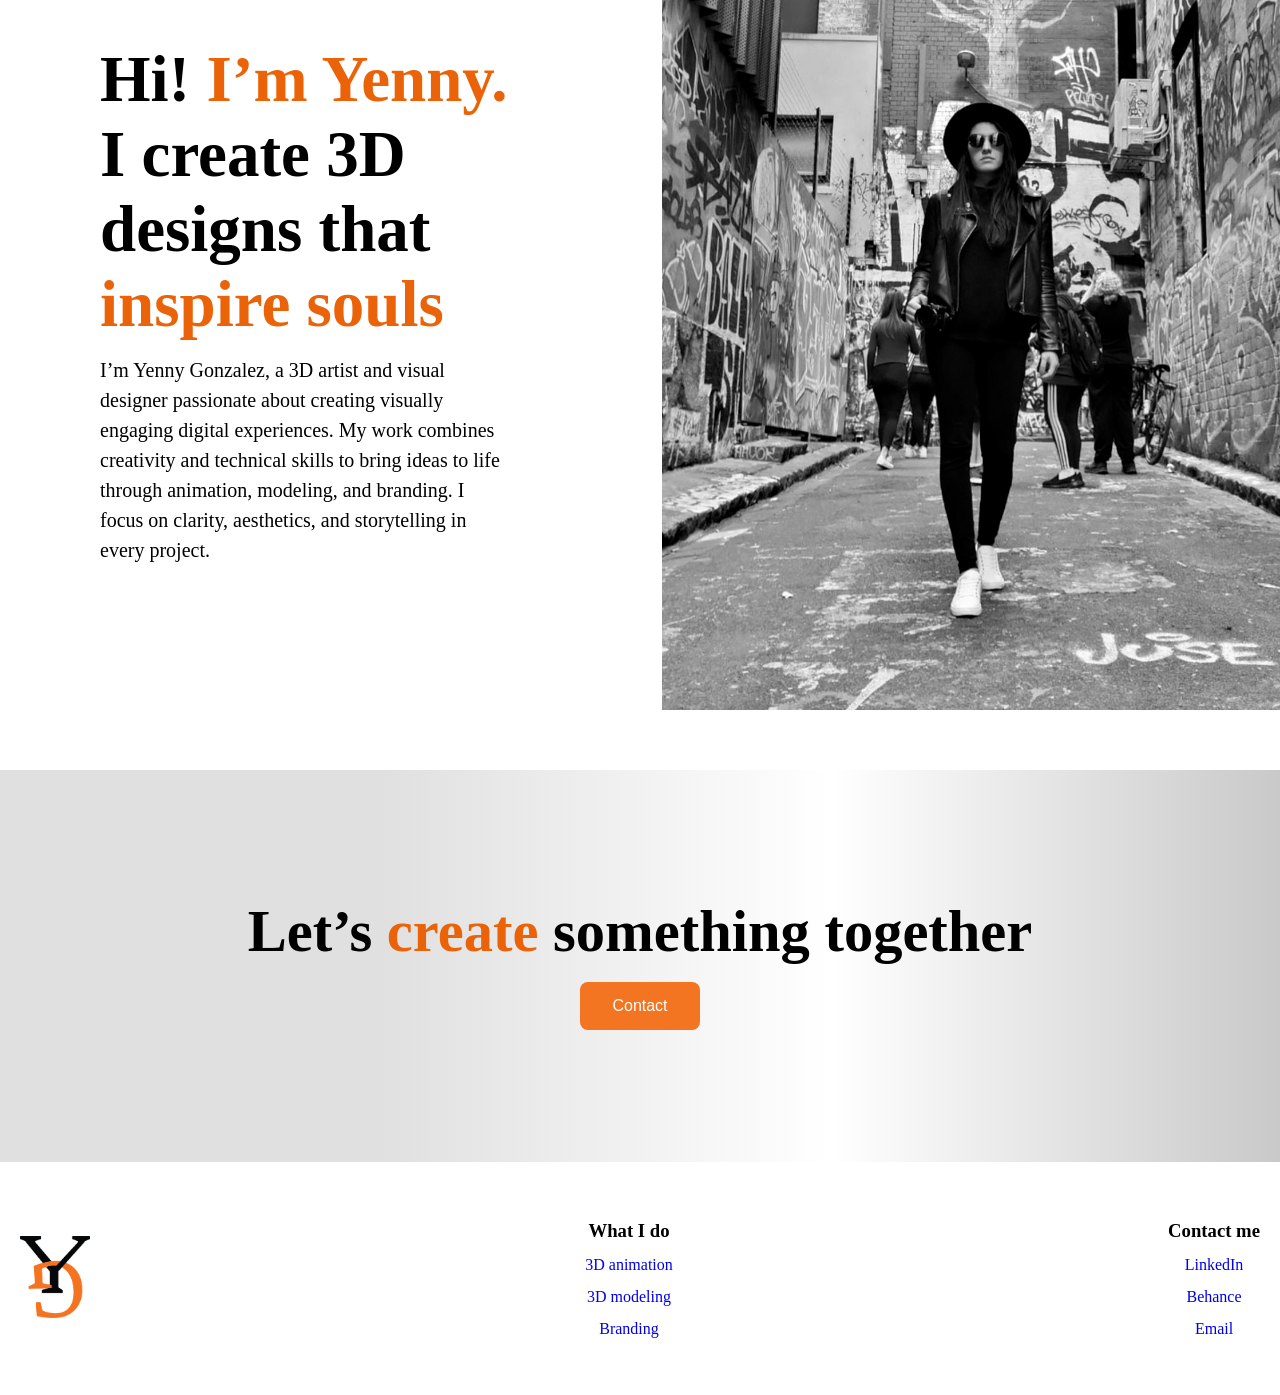
==== commit 35c2f988: "Mobile_Home_Version" ====
--- a/src/index.html
+++ b/src/index.html
@@ -28,15 +28,14 @@
     <header>
         <section class="sitelogoandtitle">
             <img src="./assets/YGLogo.png" alt="Website logo">
-            <h2> Yenny's Website </h2>
 
         </section>
 
         <nav class="headernavbar">
-            <a id="nav-active" href="./index.html">Home</a>
-            <a href="./index.html">Work</a>
-            <a href="./index.html">About</a>
-            <a href="./contact.html">Contact</a>
+            <a id="nav-active" href="./index.html" style="text-decoration: none; color: rgb(44, 44, 44);" >Home</a>
+            <a href="./index.html" style="text-decoration: none; color: rgb(44, 44, 44)">Work</a>
+            <a href="./index.html" style="text-decoration: none;color: rgb(44, 44, 44)">About</a>
+            <a href="./contact.html" style="text-decoration: none; color: rgb(44, 44, 44)">Contact</a>
         </nav>
     </header>
     <main>
@@ -129,7 +128,7 @@
     </main>
     <footer class="footer-container">
             <section class="footer-column">
-                <img src="./assets/YGLogo.png" alt="Website Logo" width="50px">
+                <img src="./assets/YGIso.png" alt="Website Logo" width="70px">
             </section>
             <section class="services-links">
                 <h3>What I do</h3>
--- a/src/style.css
+++ b/src/style.css
@@ -7,6 +7,8 @@
     padding: 0;
 
 }
+
+/*Home page*/
 
 header {
 
@@ -26,17 +28,20 @@
     flex-direction: row;
     justify-content: center;
     align-items: center;
+
 }
 
 
 section.sitelogoandtitle>img {
     height: 50%;
     padding: 1em;
+    margin-left: 20px;
 }
 
 
 nav {
-    gap: 80px;
+    gap: 50px;
+    margin-right: 50px;
 }
 
 
@@ -137,7 +142,7 @@
     flex-direction: row;
     width: 100%;
     height: 90dvh;
-    gap: 200px;
+    gap: 150px;
 }
 
 section#About .about-image {
@@ -174,6 +179,7 @@
     display: flex;
     width: 100%;
     background-image: linear-gradient(to right, rgb(224, 224, 224) 30%, rgb(255, 255, 255), rgb(201, 201, 201));
+    background-image: cover;
 
 }
 
@@ -224,7 +230,7 @@
 
 
 
-
+/*Contact us page*/
 
 section#contactform{
     display: flex;
@@ -286,26 +292,26 @@
 header>nav {
     height: 50%;
     width: 100%;
-    margin-top: 5px;
+    margin-top: 10px;
 
 }
 
 section.sitelogoandtitle>img {
-    height: 70%;
-    align-items: center;
-    
+    height: 90%;
+    align-items: center;
+    margin-left: 0px;
 }
 
 nav {
     gap: 40px;
     width: 100%;
+    margin-right: 0px;
 }
 
 section#heroimage {
     display: flex;
     flex-direction: column;
     width: 100%;
-    height: 70dvh;
     background-image: linear-gradient(to right, rgb(224, 224, 224) 30%, rgb(255, 255, 255), rgb(201, 201, 201));
 }
 
@@ -392,16 +398,14 @@
 section#About {
     display: flex;
     flex-direction: column;
-    width: 100%;
-    height: 150dvh;
+    width: 100%;  
+    gap: 10px;
+}
+
+section#About .about-text {
+    width: 100%;
+    flex-direction: column;
     margin: 10px 10px;
-    gap: 10px;
-}
-
-section#About .about-text {
-    width: 100%;
-    flex-direction: column;
-    margin-left: 0px;
     text-align: center;
 
 }
@@ -409,7 +413,7 @@
 section#About .about-text h1 {
     font-size: 50px;
     margin-bottom: 3%;
-    margin-top: 20%;
+    margin: 10px 10px;
 }
 
 section#About .about-text p {
@@ -417,20 +421,19 @@
     font-weight: normal;
     line-height: 1.2;
     text-align: justify;
+    margin: 10px 10px;
 }
 
 section#About .about-image {
     width: 100%;
-}
-
-section#calltoaction{
-  margin: 10px 10px;
-}
+    background-image: cover;
+}
+
 .call-to-action {
     width: 100%;
     font-size: 25px;
-    text-align: center;
-}
+}
+
 
 
 /*Desktop/Laptop/etc - Large screens*/
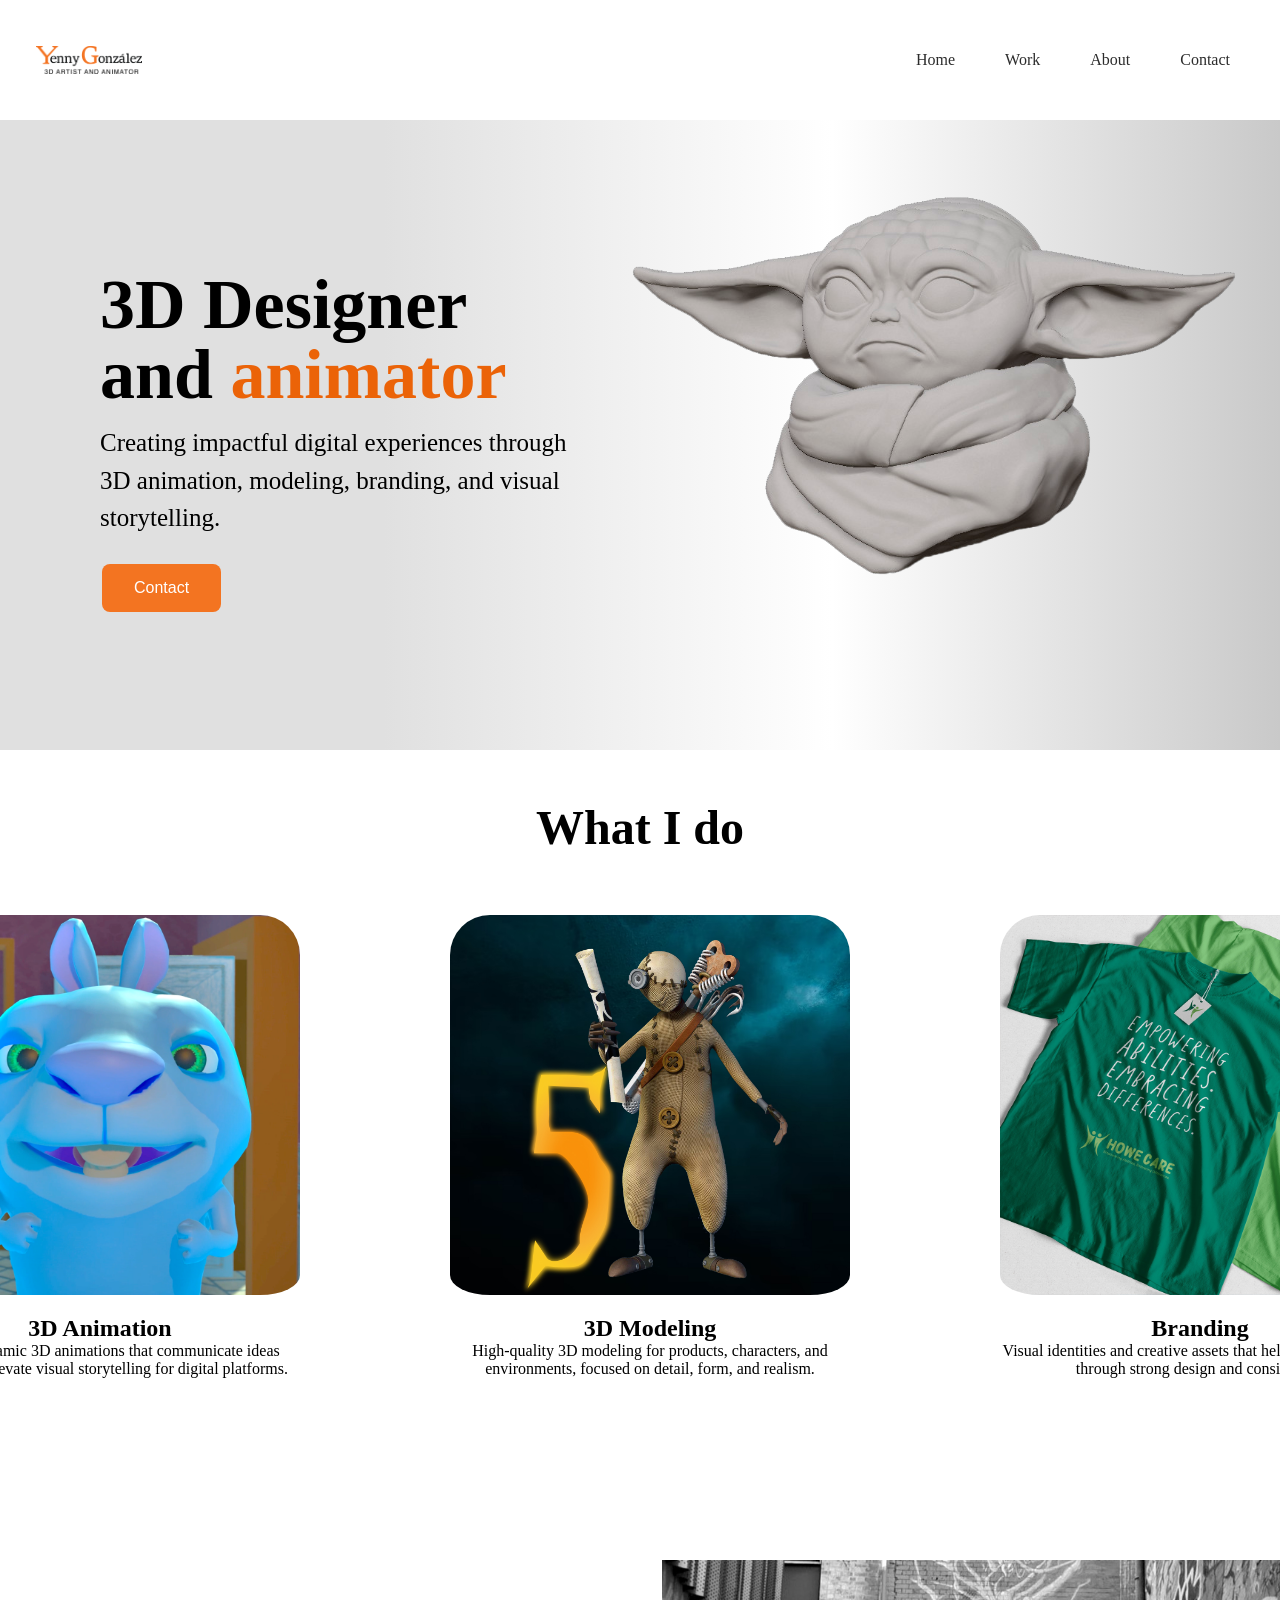
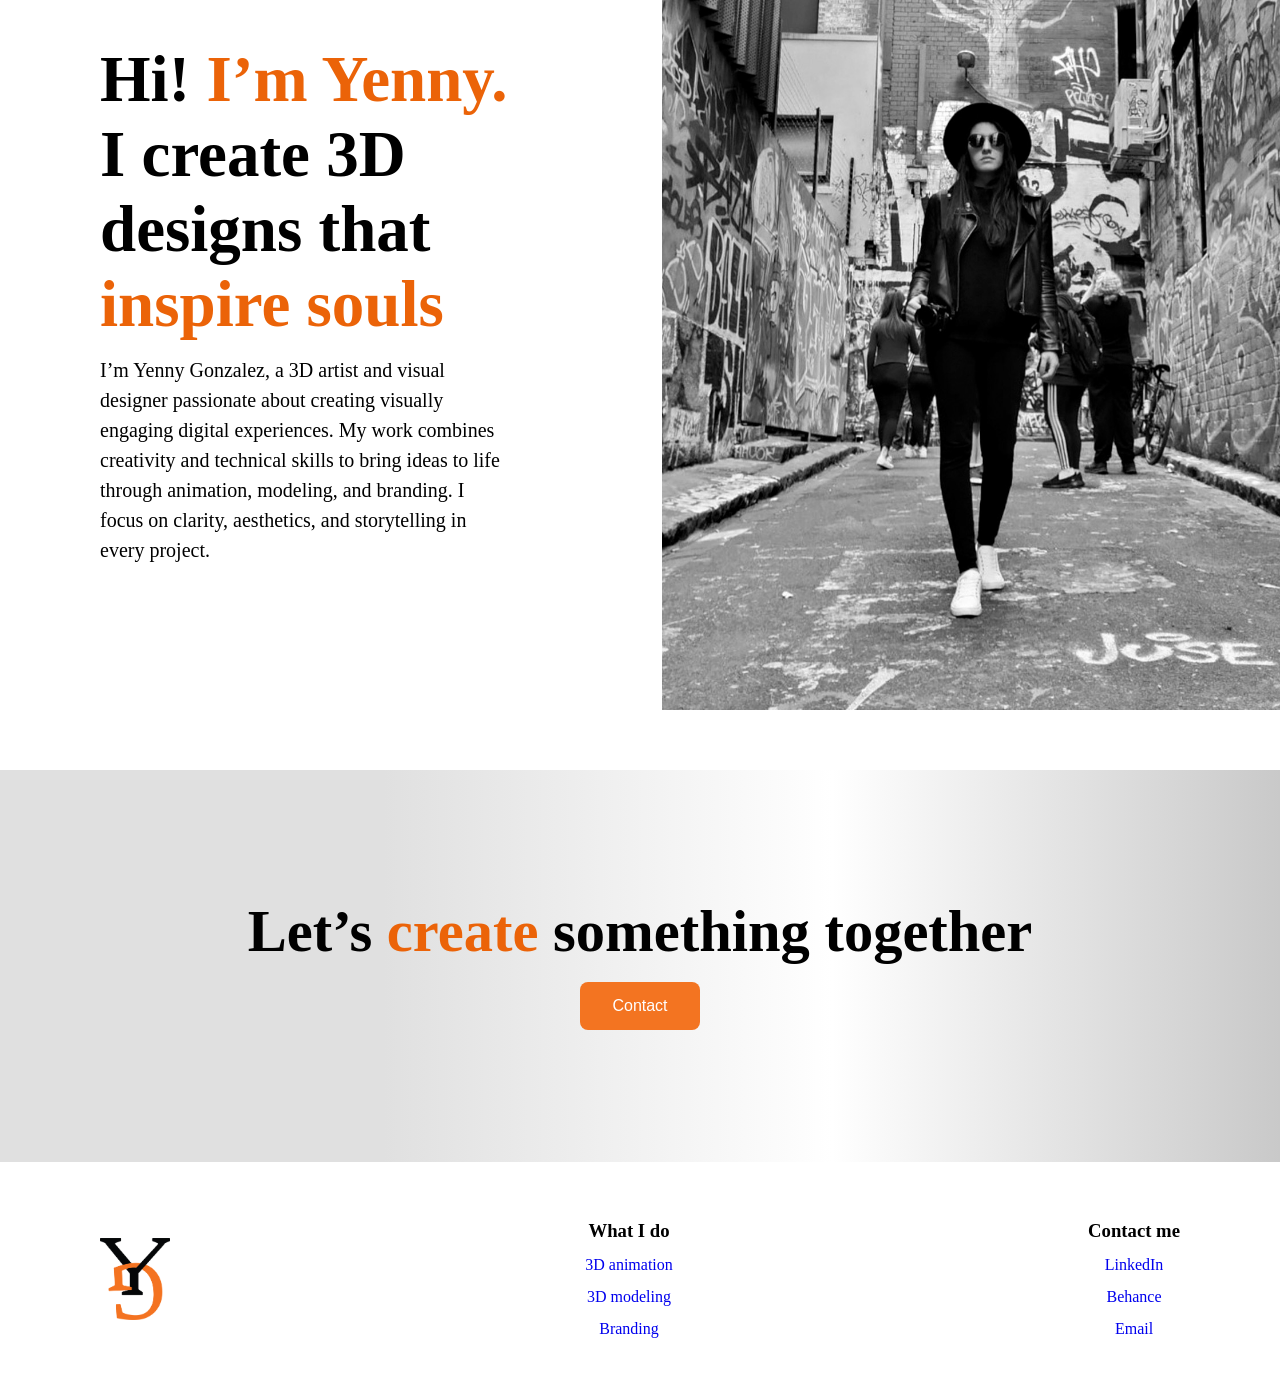
==== commit 77db8774: "Gallery" ====
--- a/src/index.html
+++ b/src/index.html
@@ -33,8 +33,8 @@
 
         <nav class="headernavbar">
             <a id="nav-active" href="./index.html" style="text-decoration: none; color: rgb(44, 44, 44);" >Home</a>
-            <a href="./index.html" style="text-decoration: none; color: rgb(44, 44, 44)">Work</a>
-            <a href="./index.html" style="text-decoration: none;color: rgb(44, 44, 44)">About</a>
+            <a href="./work.html" style="text-decoration: none; color: rgb(44, 44, 44)">Work</a>
+            <a href="./about.html" style="text-decoration: none;color: rgb(44, 44, 44)">About</a>
             <a href="./contact.html" style="text-decoration: none; color: rgb(44, 44, 44)">Contact</a>
         </nav>
     </header>
@@ -126,7 +126,7 @@
 
 
     </main>
-    <footer class="footer-container">
+    <footer class="footer-container" >
             <section class="footer-column">
                 <img src="./assets/YGIso.png" alt="Website Logo" width="70px">
             </section>
--- a/src/style.css
+++ b/src/style.css
@@ -49,6 +49,9 @@
 nav-active {
     background-color: rgb(255, 115, 0);
     text-decoration: none;
+    padding: 5px 5px;
+    border-radius: 5px;
+    position: sticky
 }
 
 section#heroimage {
@@ -210,7 +213,7 @@
     justify-content: center;
     align-items: center;
     justify-content: space-between;
-    margin: 50px 20px;
+    margin: 50px 100px;
 
 .p{
     line-height: 1.5;
@@ -227,6 +230,120 @@
     line-height: 2;
     text-align: center;
 }
+
+/*About page*/
+
+section#main-about .about-text h1 {
+    font-size: 100px;
+    padding-top: 10px;
+    padding-bottom: 10px;
+    align-items: center;
+    text-align: center;
+    color: rgb(0, 0, 0);
+}
+section#main-about{
+    width: 100%;
+    overflow: hidden;
+    background-image: url(./assets/Yenny.jpg);
+    background-attachment: fixed;
+    background-repeat: no-repeat;
+    background-size: cover;
+    height: 500px;
+}
+
+* {
+  box-sizing: border-box;
+}
+
+img {
+  vertical-align: middle;
+}
+
+/* Position the image container (needed to position the left and right arrows) */
+.container {
+  position: relative;
+}
+
+/* Hide the images by default */
+.modeling-slides {
+  display: none;
+}
+
+/* Add a pointer when hovering over the thumbnail images */
+.cursor {
+  cursor: pointer;
+}
+
+/* Next & previous buttons */
+.prev,
+.next {
+  cursor: pointer;
+  position: absolute;
+  top: 40%;
+  width: auto;
+  padding: 16px;
+  margin-top: -50px;
+  color: white;
+  font-weight: bold;
+  font-size: 20px;
+  border-radius: 0 3px 3px 0;
+  user-select: none;
+  -webkit-user-select: none;
+}
+
+/* Position the "next button" to the right */
+.next {
+  right: 0;
+  border-radius: 3px 0 0 3px;
+}
+
+/* On hover, add a black background color with a little bit see-through */
+.prev:hover,
+.next:hover {
+  background-color: rgba(0, 0, 0, 0.8);
+}
+
+/* Number text (1/3 etc) */
+.numbertext {
+  color: #f2f2f2;
+  font-size: 12px;
+  padding: 8px 12px;
+  position: absolute;
+  top: 0;
+}
+
+/* Container for image text */
+.caption-container {
+  text-align: center;
+  background-color: #222;
+  padding: 2px 16px;
+  color: white;
+}
+
+.row:after {
+  content: "";
+  display: table;
+  clear: both;
+}
+
+/* Six columns side by side */
+.column {
+  float: left;
+  width: 16.66%;
+}
+
+/* Add a transparency effect for thumnbail images */
+.demo {
+  opacity: 0.6;
+}
+
+.active,
+.demo:hover {
+  opacity: 1;
+}
+
+
+
 
 
 
@@ -285,6 +402,8 @@
 
 
 
+
+
 /*Landscape phones and portrait tablets*/
 @media screen and (max-width: 600px) { 
 
@@ -434,6 +553,70 @@
     font-size: 25px;
 }
 
+.footer-container {
+    display: flex;
+    flex-direction: column;
+    justify-content: center;
+    align-items: center;
+    justify-content: space-between;
+    margin: 20px 50px 20px;
+
+.p{
+    line-height: 1.5;
+}
+}
+
+.services-links{
+ padding-bottom: 10px;
+ padding-top: 10px;
+ font-size: 20px;
+}
+
+.Contact{
+font-size: 20px;
+}
+
+
+/*Contact us page*/
+
+.contact-form {
+    font-size: 30px;
+    text-align: center;
+}
+
+.contact-form .formsubmit {
+    font-size: 25px;
+    margin-top: 100px;
+    text-align: center;
+}
+
+section#contactform{
+    height: 130dvh;
+}
+
+
+
+/*About page*/
+
+section#main-about .about-text h1 {
+    align-items: baseline;
+    text-align: center;
+    margin-top: 120px;
+    color: rgb(235, 99, 8);
+    line-height: 1;
+}
+
+section#main-about{
+    width: 100%;
+    overflow: hidden;
+    background-image: url(./assets/Yenny.jpg);
+    background-attachment: fixed;
+    background-repeat: no-repeat;
+    background-size: cover;
+    background-position: center;
+    height: 500px;
+}
+
 
 
 /*Desktop/Laptop/etc - Large screens*/
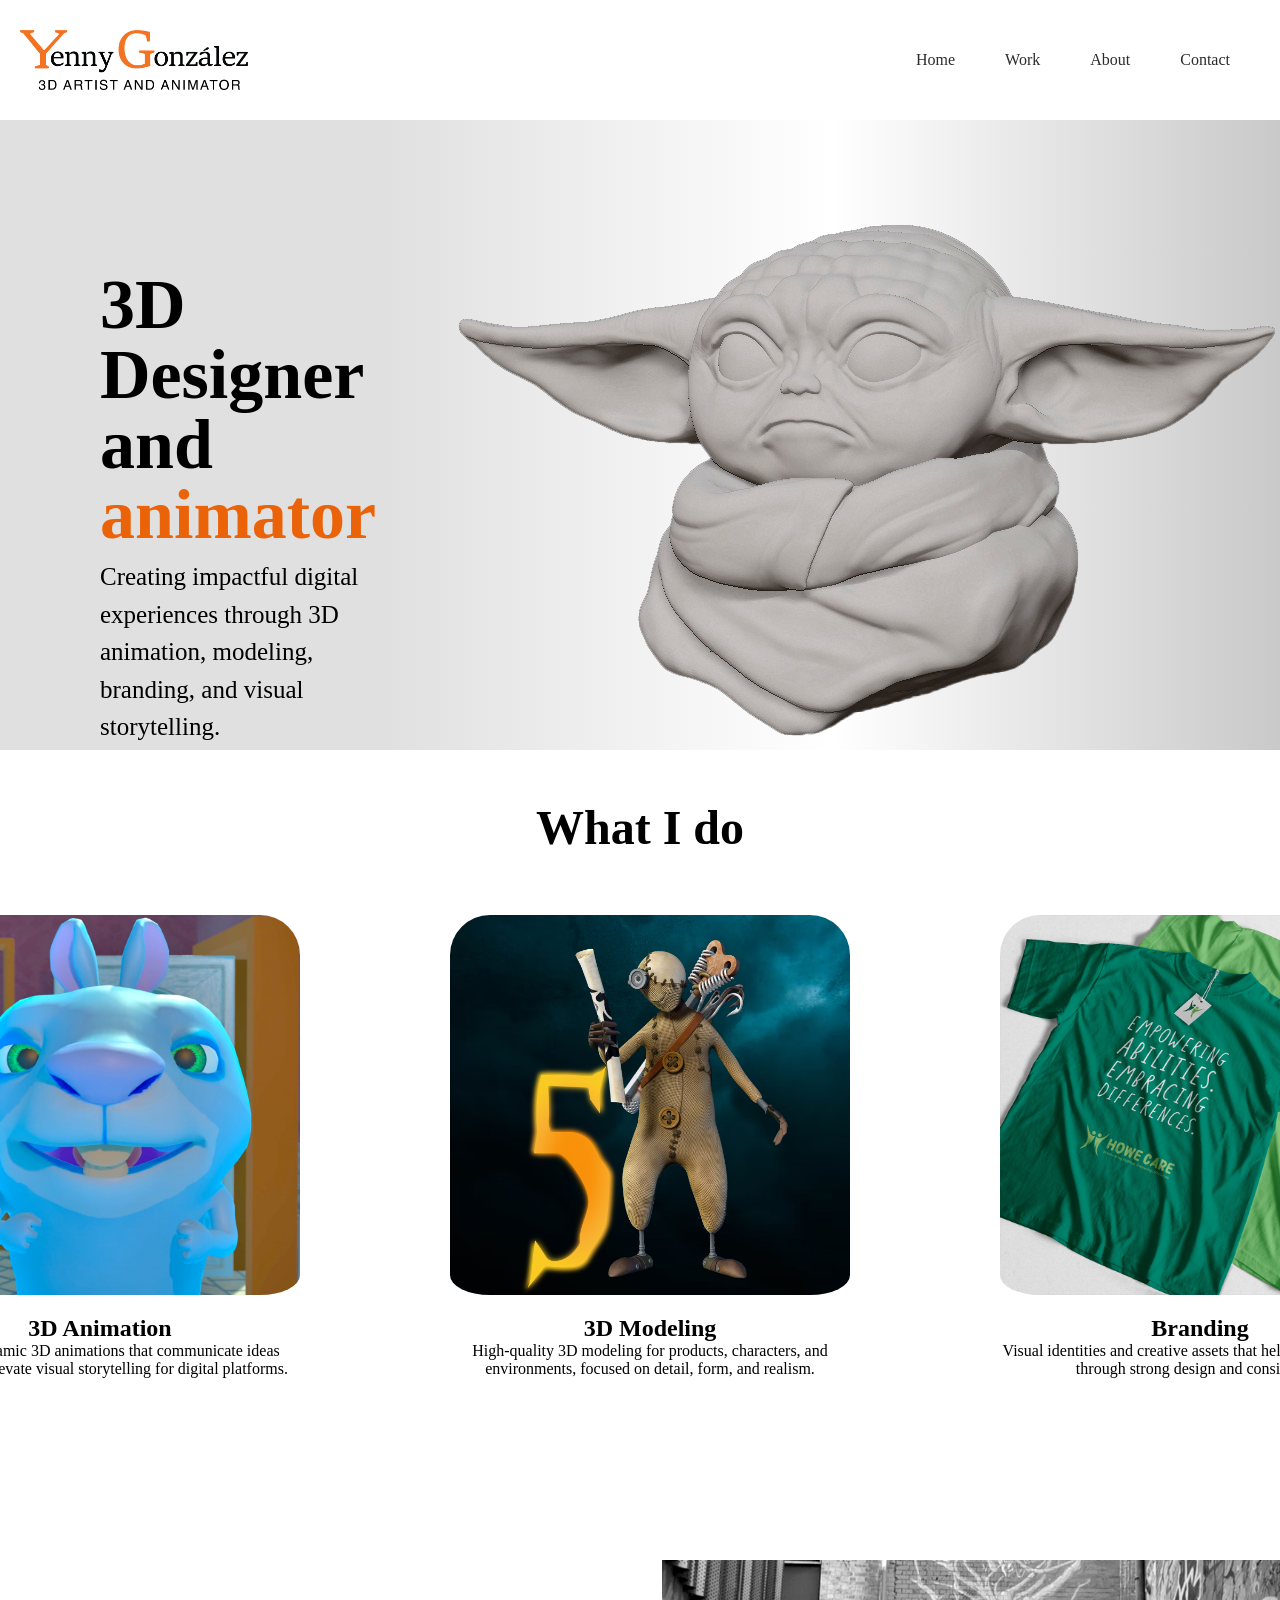
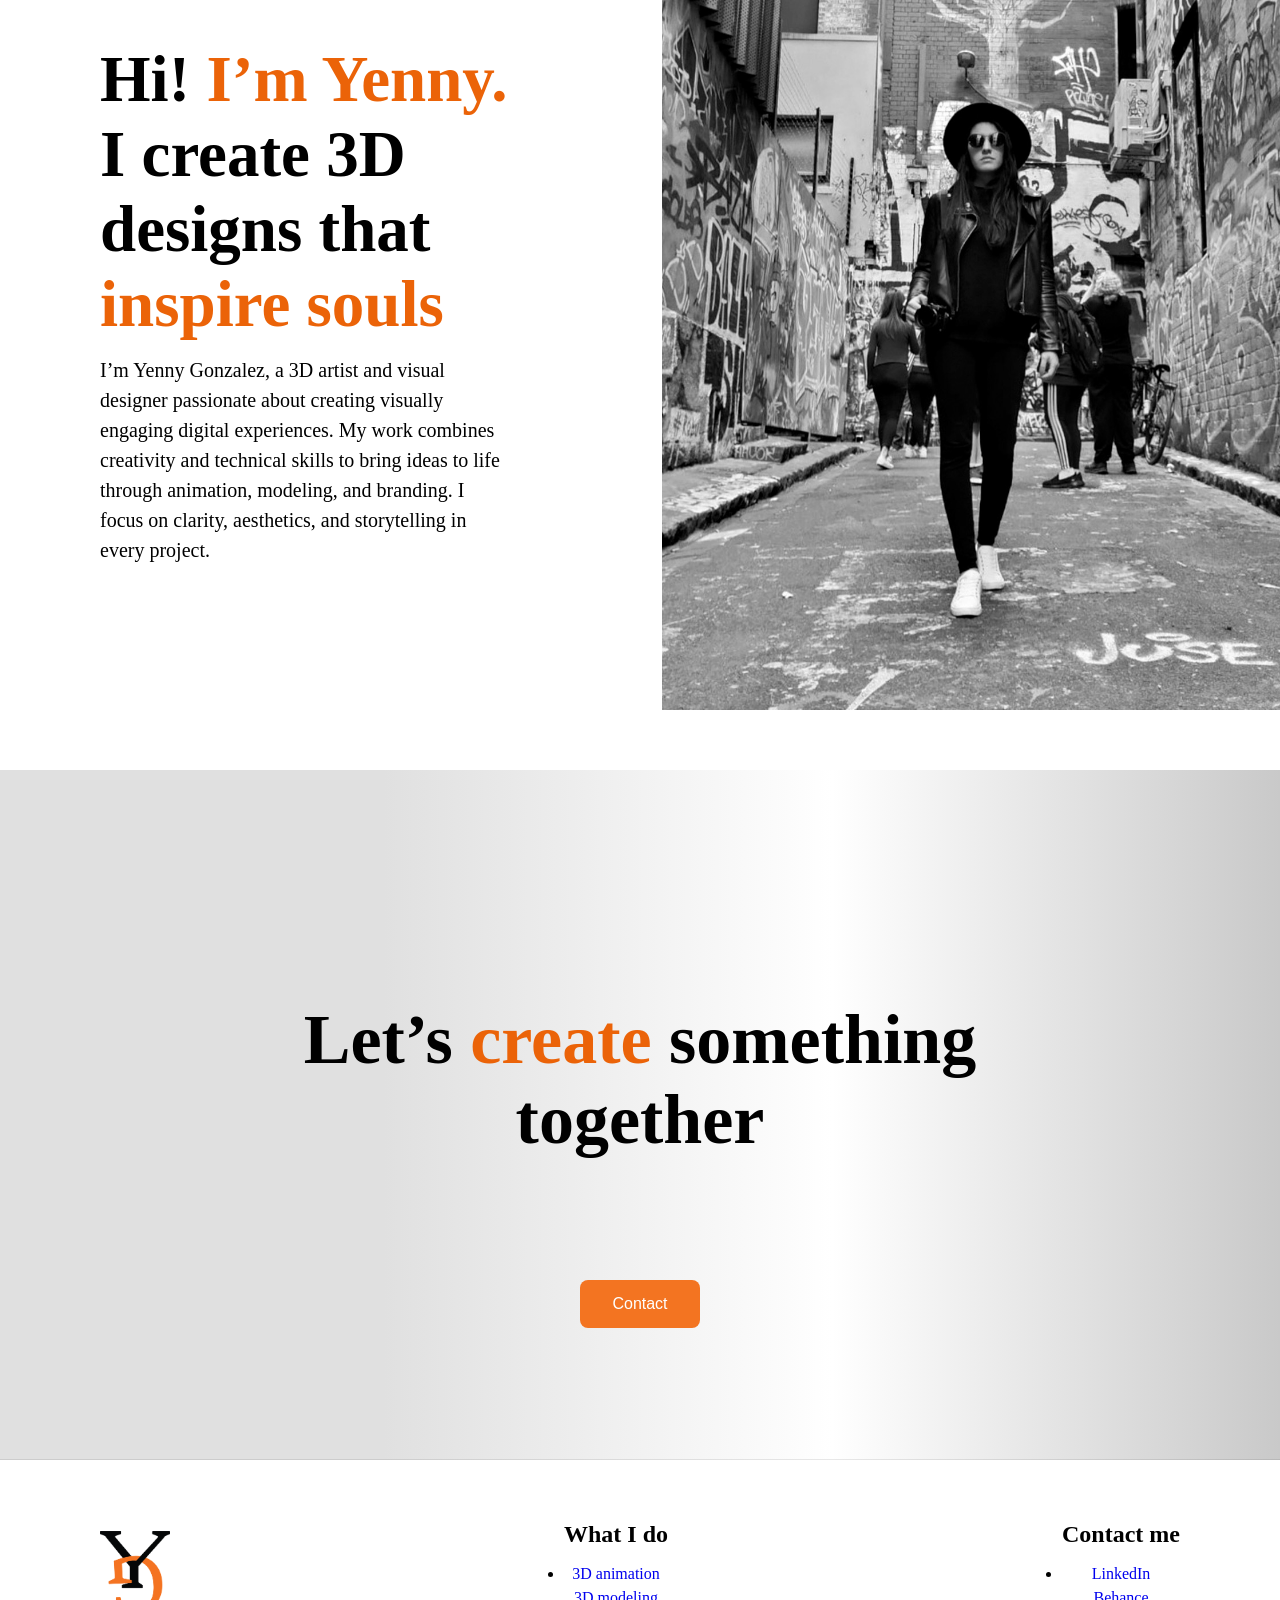
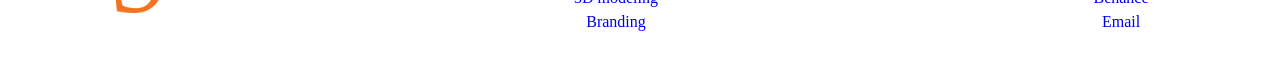
==== commit 6ba94be7: "Responsive and errors" ====
--- a/src/index.html
+++ b/src/index.html
@@ -45,18 +45,16 @@
                 <h1>3D Designer and <span style="color:rgb(235, 99, 8)">animator</span></h1>
                 <h2>Creating impactful digital experiences through 3D animation, modeling, branding, and visual
                     storytelling.</h2>
-                <section id="contact-button">
                     <section id="contact-button">
                         <button>
                             Contact
                         </button>
                     </section>
-                </section>
 
             </section>
             <!--Right site-->
             <section class="hero-image">
-                <img src="./assets/BabyYoda.png" alt="Baby Yoda png" width="100%">
+                <img src="./assets/BabyYoda.png" alt="Baby Yoda png">
             </section>
 
 
@@ -131,19 +129,23 @@
                 <img src="./assets/YGIso.png" alt="Website Logo" width="70px">
             </section>
             <section class="services-links">
-                <h3>What I do</h3>
+                <h2>What I do</h2>
                 <ul>
-                    <p><a href="/src/index.html" style="text-decoration: none;">3D animation</a></p>
-                    <p><a href="/src/index.html" style="text-decoration: none;">3D modeling</a></p>
-                    <p><a href="/src/index.html" style="text-decoration: none;">Branding</a></p>
+                    <li>
+                        <p><a href="/src/index.html" style="text-decoration: none;">3D animation</a></p>
+                        <p><a href="/src/index.html" style="text-decoration: none;">3D modeling</a></p>
+                        <p><a href="/src/index.html" style="text-decoration: none;">Branding</a></p>
+                    </li>
                 </ul>
             </section>
             <section class="Contact">
-                <h3>Contact me</h3>
+                <h2>Contact me</h2>
                 <ul>
-                    <p><a href="/src/index.html" style="text-decoration: none;">LinkedIn</a></p>
-                    <p><a href="/src/index.html" style="text-decoration: none;">Behance</a></p>
-                    <p><a href="/src/index.html" style="text-decoration: none;">Email</a></p>
+                    <li>
+                        <p><a href="/src/index.html" style="text-decoration: none;">LinkedIn</a></p>
+                        <p><a href="/src/index.html" style="text-decoration: none;">Behance</a></p>
+                        <p><a href="/src/index.html" style="text-decoration: none;">Email</a></p>
+                    </li>
                 </ul>
             </section>
     </footer>
--- a/src/style.css
+++ b/src/style.css
@@ -34,7 +34,6 @@
 
 section.sitelogoandtitle>img {
     height: 50%;
-    padding: 1em;
     margin-left: 20px;
 }
 
@@ -178,11 +177,10 @@
     max-width: 600px;
 }
 
-section#calltoaction{
+section#calltoaction {
     display: flex;
     width: 100%;
     background-image: linear-gradient(to right, rgb(224, 224, 224) 30%, rgb(255, 255, 255), rgb(201, 201, 201));
-    background-image: cover;
 
 }
 
@@ -210,23 +208,23 @@
 .footer-container {
     display: flex;
     flex-direction: row;
-    justify-content: center;
     align-items: center;
     justify-content: space-between;
     margin: 50px 100px;
 
-.p{
+}
+
+.footer-container p {
     line-height: 1.5;
 }
-}
-
-
-.services-links{
+
+
+.services-links {
     line-height: 2;
     text-align: center;
 }
 
-.Contact{
+.Contact {
     line-height: 2;
     text-align: center;
 }
@@ -241,7 +239,8 @@
     text-align: center;
     color: rgb(0, 0, 0);
 }
-section#main-about{
+
+section#main-about {
     width: 100%;
     overflow: hidden;
     background-image: url(./assets/Yenny.jpg);
@@ -251,109 +250,170 @@
     height: 500px;
 }
 
+
+/*Work page*/
+
+section#gallery-zain h1 {
+    font-size: 70px;
+    padding-top: 10px;
+    padding-bottom: 10px;
+    align-items: center;
+    text-align: center;
+    background-color: rgb(36, 36, 36);
+    color: rgb(177, 177, 177);
+    height: 100px;
+    align-content: center;
+}
+
+section#gallery-zain h2 {
+    font-size: 20px;
+    height: 50px;
+    padding-top: 10px;
+    padding-bottom: 10px;
+    align-items: center;
+    text-align: center;
+    background-color: rgb(36, 36, 36);
+    color: rgb(177, 177, 177);
+    align-content: center;
+}
+
 * {
-  box-sizing: border-box;
+    box-sizing: border-box;
 }
 
 img {
-  vertical-align: middle;
-}
-
-/* Position the image container (needed to position the left and right arrows) */
+    vertical-align: middle;
+}
+
 .container {
-  position: relative;
-}
-
-/* Hide the images by default */
+    position: relative;
+}
+
 .modeling-slides {
-  display: none;
-}
-
-/* Add a pointer when hovering over the thumbnail images */
+    display: none;
+}
+
 .cursor {
-  cursor: pointer;
-}
-
-/* Next & previous buttons */
+    cursor: pointer;
+}
+
 .prev,
 .next {
-  cursor: pointer;
-  position: absolute;
-  top: 40%;
-  width: auto;
-  padding: 16px;
-  margin-top: -50px;
-  color: white;
-  font-weight: bold;
-  font-size: 20px;
-  border-radius: 0 3px 3px 0;
-  user-select: none;
-  -webkit-user-select: none;
-}
-
-/* Position the "next button" to the right */
+    cursor: pointer;
+    position: absolute;
+    top: 40%;
+    width: auto;
+    padding: 16px;
+    margin-top: -50px;
+    color: white;
+    font-weight: bold;
+    font-size: 20px;
+    border-radius: 0 3px 3px 0;
+    user-select: none;
+    -webkit-user-select: none;
+}
+
 .next {
-  right: 0;
-  border-radius: 3px 0 0 3px;
-}
-
-/* On hover, add a black background color with a little bit see-through */
+    right: 0;
+    border-radius: 3px 0 0 3px;
+}
+
 .prev:hover,
 .next:hover {
-  background-color: rgba(0, 0, 0, 0.8);
-}
-
-/* Number text (1/3 etc) */
+    background-color: rgba(0, 0, 0, 0.8);
+}
+
 .numbertext {
-  color: #f2f2f2;
-  font-size: 12px;
-  padding: 8px 12px;
-  position: absolute;
-  top: 0;
-}
-
-/* Container for image text */
+    color: #f2f2f2;
+    font-size: 12px;
+    padding: 8px 12px;
+    position: absolute;
+    top: 0;
+}
+
 .caption-container {
-  text-align: center;
-  background-color: #222;
-  padding: 2px 16px;
-  color: white;
+    text-align: center;
+    background-color: #222;
+    padding: 2px 16px;
+    color: white;
+    font-size: 30px;
 }
 
 .row:after {
-  content: "";
-  display: table;
-  clear: both;
-}
-
-/* Six columns side by side */
+    content: "";
+    display: table;
+    clear: both;
+    padding-bottom: 50px;
+}
+
 .column {
-  float: left;
-  width: 16.66%;
-}
-
-/* Add a transparency effect for thumnbail images */
+    float: left;
+    width: 14.28%;
+}
+
 .demo {
-  opacity: 0.6;
+    opacity: 0.6;
 }
 
 .active,
 .demo:hover {
-  opacity: 1;
-}
-
-
-
+    opacity: 1;
+}
+
+iframe {
+    display: block;
+    margin: 0 auto;
+    margin-top: 10px;
+    border: none;
+    border-radius: 10px;
+}
+
+section#gallery-ulna h1 {
+    font-size: 70px;
+    padding-top: 10px;
+    padding-bottom: 10px;
+    align-items: center;
+    text-align: center;
+    background-color: rgb(36, 36, 36);
+    color: rgb(177, 177, 177);
+    height: 100px;
+    align-content: center;
+}
+
+section#gallery-ulna h2 {
+    font-size: 20px;
+    height: 50px;
+    padding-top: 10px;
+    padding-bottom: 10px;
+    align-items: center;
+    text-align: center;
+    background-color: rgb(36, 36, 36);
+    color: rgb(177, 177, 177);
+    align-content: center;
+}
+
+section#calltoaction {
+    background-color: rgb(36, 36, 36);
+    background-size: cover;
+    background-position: center;
+}
+
+section#calltoaction h1 {
+    font-size: 70px;
+    text-align: center;
+    margin: 10% 10%;
+    color: black;
+}
 
 
 
 /*Contact us page*/
 
-section#contactform{
+section#contactform {
     display: flex;
     width: 100%;
     height: 200dvh;
-background-color: rgb(238, 238, 238);
+    background-color: rgb(238, 238, 238);
 }
 
 .contact-form {
@@ -383,259 +443,312 @@
     border-radius: 8px;
 }
 
-input[type=text], select, textarea {
-  width: 60%;
-  padding: 12px;
-  background-color: #eeeeee;
-  border: 1px solid #eeeeee;
-  border-bottom: 1px solid #c2c2c2;
- margin-top: .5rem;
+input[type=text],
+select,
+textarea {
+    width: 60%;
+    padding: 12px;
+    background-color: #eeeeee;
+    border: 1px solid #eeeeee;
+    border-bottom: 1px solid #c2c2c2;
+    margin-top: .5rem;
     margin-bottom: 1.5rem;
     padding-top: 1.6rem;
     padding-bottom: 1.6rem;
     padding-left: 1rem;
     font-size: 1rem;
-  resize: vertical;
-
-
-}
+    resize: vertical;
+
+
+}
+
+
 
 
 
 
 
 /*Landscape phones and portrait tablets*/
-@media screen and (max-width: 600px) { 
-
-      header>section,
-header>nav {
-    height: 50%;
-    width: 100%;
-    margin-top: 10px;
-
-}
-
-section.sitelogoandtitle>img {
-    height: 90%;
-    align-items: center;
-    margin-left: 0px;
-}
-
-nav {
-    gap: 40px;
-    width: 100%;
-    margin-right: 0px;
-}
-
-section#heroimage {
-    display: flex;
-    flex-direction: column;
-    width: 100%;
-    background-image: linear-gradient(to right, rgb(224, 224, 224) 30%, rgb(255, 255, 255), rgb(201, 201, 201));
-}
-
-section#heroimage .hero-image {
-   width: 100%;
-    height: 50%;
-    background-size: cover;
-}
-
-section#heroimage .hero-text {
-    align-items: center;
-    line-height: 1;
-    margin-left: 10px;
-    margin-right: 20px;
-    margin-top: 10px;
-    width: 100%;
-    text-align: center;
-}
-
-section#heroimage .hero-text h1 {
-    font-size: 50px;
-    max-width:350px;
-    margin-bottom: 3%;
-    margin-top: 3%;
-}
-
-section#heroimage .hero-text h2 {
-    font-size: 20px;
-    font-weight: normal;
-    margin-bottom: 5%;
-    line-height: 1.5;
-    max-width: 350px;
-}
-
-section#services {
-    width: 100%;
-    height: 160dvh;
-    text-align: center;
-}
-
-#services-container {
-    width: 100%;
-    display: flex;
-    flex-direction: column;
-    overflow: hidden;
-    gap: 30px;
-    padding-bottom: 2px;
-    img { width: 250px;
-     height: 250px;}
-
-     .p.body-content {
-    max-width: 10px;
-    padding: 30px;
-}
-
-}
-
-section#services .services-text h1 {
-    font-size: 50px;
-    padding-top: 10px;
-    padding-bottom: 10px;
-    align-items: center;
-}
-
-#services-container {
-    width: 100%;
-    display: flex;
-    flex-direction: column;
-    justify-content: center;
-    margin: 10px 10px;
-}
-
-#services-container img {
-    border-radius: 10%;
-    padding-bottom: 5%;
-}
-
-p.Body-Content {
-    max-width: 400px;
-    padding: 30px;
-    font-size: 20px;
-}
-
-section#About {
-    display: flex;
-    flex-direction: column;
-    width: 100%;  
-    gap: 10px;
-}
-
-section#About .about-text {
-    width: 100%;
-    flex-direction: column;
-    margin: 10px 10px;
-    text-align: center;
-
-}
-
-section#About .about-text h1 {
-    font-size: 50px;
-    margin-bottom: 3%;
-    margin: 10px 10px;
-}
-
-section#About .about-text p {
-    font-size: 20px;
-    font-weight: normal;
-    line-height: 1.2;
-    text-align: justify;
-    margin: 10px 10px;
-}
-
-section#About .about-image {
-    width: 100%;
-    background-image: cover;
-}
-
-.call-to-action {
-    width: 100%;
-    font-size: 25px;
-}
-
-.footer-container {
-    display: flex;
-    flex-direction: column;
-    justify-content: center;
-    align-items: center;
-    justify-content: space-between;
-    margin: 20px 50px 20px;
-
-.p{
-    line-height: 1.5;
-}
-}
-
-.services-links{
- padding-bottom: 10px;
- padding-top: 10px;
- font-size: 20px;
-}
-
-.Contact{
-font-size: 20px;
-}
-
-
-/*Contact us page*/
-
-.contact-form {
-    font-size: 30px;
-    text-align: center;
-}
-
-.contact-form .formsubmit {
-    font-size: 25px;
-    margin-top: 100px;
-    text-align: center;
-}
-
-section#contactform{
-    height: 130dvh;
-}
-
-
-
-/*About page*/
-
-section#main-about .about-text h1 {
-    align-items: baseline;
-    text-align: center;
-    margin-top: 120px;
-    color: rgb(235, 99, 8);
-    line-height: 1;
-}
-
-section#main-about{
-    width: 100%;
-    overflow: hidden;
-    background-image: url(./assets/Yenny.jpg);
-    background-attachment: fixed;
-    background-repeat: no-repeat;
-    background-size: cover;
-    background-position: center;
-    height: 500px;
-}
-
-
-
-/*Desktop/Laptop/etc - Large screens*/
-@media screen and (min-width: 1200px){
-    
-  nav {
-    gap: 80px;
-    width: 50%;
-}
-
-section#heroimage {
-    width: 100%;
-    height: 70dvh;
-    background-image: linear-gradient(to right, rgb(224, 224, 224) 30%, rgb(255, 255, 255), rgb(201, 201, 201));
-}
-}
-}
-
-
-
-
-
+@media screen and (max-width: 600px) {
+
+    header>section,
+    header>nav {
+        height: 50%;
+        width: 100%;
+        margin-top: 10px;
+
+    }
+
+    section.sitelogoandtitle>img {
+        height: 90%;
+        align-items: center;
+        margin-left: 0px;
+    }
+
+    nav {
+        gap: 40px;
+        width: 100%;
+        margin-right: 0px;
+    }
+
+    section#heroimage {
+        display: flex;
+        flex-direction: column;
+        width: 100%;
+        background-image: linear-gradient(to right, rgb(224, 224, 224) 30%, rgb(255, 255, 255), rgb(201, 201, 201));
+    }
+
+    .img {
+        width: 10%;
+        height: 50%;
+        background-size: cover;
+    }
+
+    section#heroimage .hero-text {
+        align-items: center;
+        line-height: 1;
+        margin-left: 10px;
+        margin-right: 20px;
+        margin-top: 10px;
+        width: 100%;
+        text-align: center;
+    }
+
+    section#heroimage .hero-text h1 {
+        font-size: 50px;
+        max-width: 350px;
+        margin-bottom: 3%;
+        margin-top: 3%;
+    }
+
+    section#heroimage .hero-text h2 {
+        font-size: 20px;
+        font-weight: normal;
+        margin-bottom: 5%;
+        line-height: 1.5;
+        max-width: 350px;
+    }
+
+    section#services {
+        width: 100%;
+        height: 160dvh;
+        text-align: center;
+    }
+
+    #services-container {
+        width: 100%;
+        display: flex;
+        flex-direction: column;
+        overflow: hidden;
+        gap: 30px;
+        padding-bottom: 2px;
+    }
+
+    #services-container img {
+        width: 250px;
+        height: 250px;
+    }
+
+    #services-container p.body-content {
+        max-width: 100%;
+        padding: 30px;
+    }
+
+    section#services .services-text h1 {
+        font-size: 50px;
+        padding-top: 10px;
+        padding-bottom: 10px;
+        align-items: center;
+    }
+
+    #services-container {
+        width: 100%;
+        display: flex;
+        flex-direction: column;
+        justify-content: center;
+        margin: 10px 10px;
+    }
+
+    #services-container img {
+        border-radius: 10%;
+        padding-bottom: 5%;
+    }
+
+    p.Body-Content {
+        max-width: 400px;
+        padding: 30px;
+        font-size: 20px;
+    }
+
+    section#About {
+        display: flex;
+        flex-direction: column;
+        width: 100%;
+        gap: 10px;
+    }
+
+    section#About .about-text {
+        width: 100%;
+        flex-direction: column;
+        margin: 10px 10px;
+        text-align: center;
+
+    }
+
+    section#About .about-text h1 {
+        font-size: 50px;
+        margin-bottom: 3%;
+        margin: 10px 10px;
+    }
+
+    section#About .about-text p {
+        font-size: 20px;
+        font-weight: normal;
+        line-height: 1.2;
+        text-align: justify;
+        margin: 10px 10px;
+    }
+
+    section#About .about-image {
+        width: 100%;
+    }
+
+    .call-to-action {
+        width: 100%;
+        font-size: 25px;
+    }
+
+    .footer-container {
+        display: flex;
+        flex-direction: column;
+        justify-content: center;
+        align-items: center;
+        justify-content: space-between;
+        margin: 20px 50px 20px;
+    }
+
+    .footer-container p {
+        line-height: 1.5;
+    }
+
+    .services-links {
+        padding-bottom: 10px;
+        padding-top: 10px;
+        font-size: 20px;
+    }
+
+    .Contact {
+        font-size: 20px;
+    }
+
+
+    /*Contact us page*/
+
+    .contact-form {
+        font-size: 30px;
+        text-align: center;
+    }
+
+    .contact-form .formsubmit {
+        font-size: 25px;
+        margin-top: 100px;
+        text-align: center;
+    }
+
+    section#contactform {
+        height: 130dvh;
+    }
+
+
+
+    /*About page*/
+
+    section#main-about .about-text h1 {
+        align-items: baseline;
+        text-align: center;
+        margin-top: 120px;
+        color: rgb(235, 99, 8);
+        line-height: 1;
+    }
+
+    section#main-about {
+        width: 100%;
+        overflow: hidden;
+        background-image: url(./assets/Yenny.jpg);
+        background-attachment: fixed;
+        background-repeat: no-repeat;
+        background-size: cover;
+        background-position: center;
+        height: 500px;
+    }
+
+    /*Work page*/
+
+    section#gallery-zain h1 {
+        font-size: 30px;
+        height: 50px;
+    }
+
+    section#gallery-zain h2 {
+        font-size: 15px;
+        height: 30px;
+    }
+
+    iframe {
+        height: 200px;
+        width: 100%;
+    }
+
+    .caption-container {
+        font-size: 15px;
+    }
+
+    section#gallery-ulna h1 {
+        font-size: 30px;
+        height: 50px;
+    }
+
+    section#gallery-ulna h2 {
+        font-size: 15px;
+        height: 30px;
+    }
+
+    section#gallery-zain h2 {
+        font-size: 15px;
+        height: 30px;
+    }
+
+    section#Animation h1 {
+        padding-top: 20px;
+    }
+
+    section#calltoaction {
+        background-image: linear-gradient(to right, rgb(224, 224, 224) 30%, rgb(255, 255, 255), rgb(201, 201, 201));
+        background-size: cover;
+        background-position: center;
+    }
+
+    section#calltoaction h1 {
+        font-size: 30px;
+        text-align: center;
+        margin: 10% 10%;
+        color: rgb(0, 0, 0);
+    }
+
+
+
+    /*Desktop/Laptop/etc - Large screens*/
+    @media screen and (min-width: 1200px) {
+
+        nav {
+            gap: 80px;
+            width: 50%;
+        }
+
+        section#heroimage {
+            width: 100%;
+            height: 70dvh;
+            background-image: linear-gradient(to right, rgb(224, 224, 224) 30%, rgb(255, 255, 255), rgb(201, 201, 201));
+        }
+    }
+}
